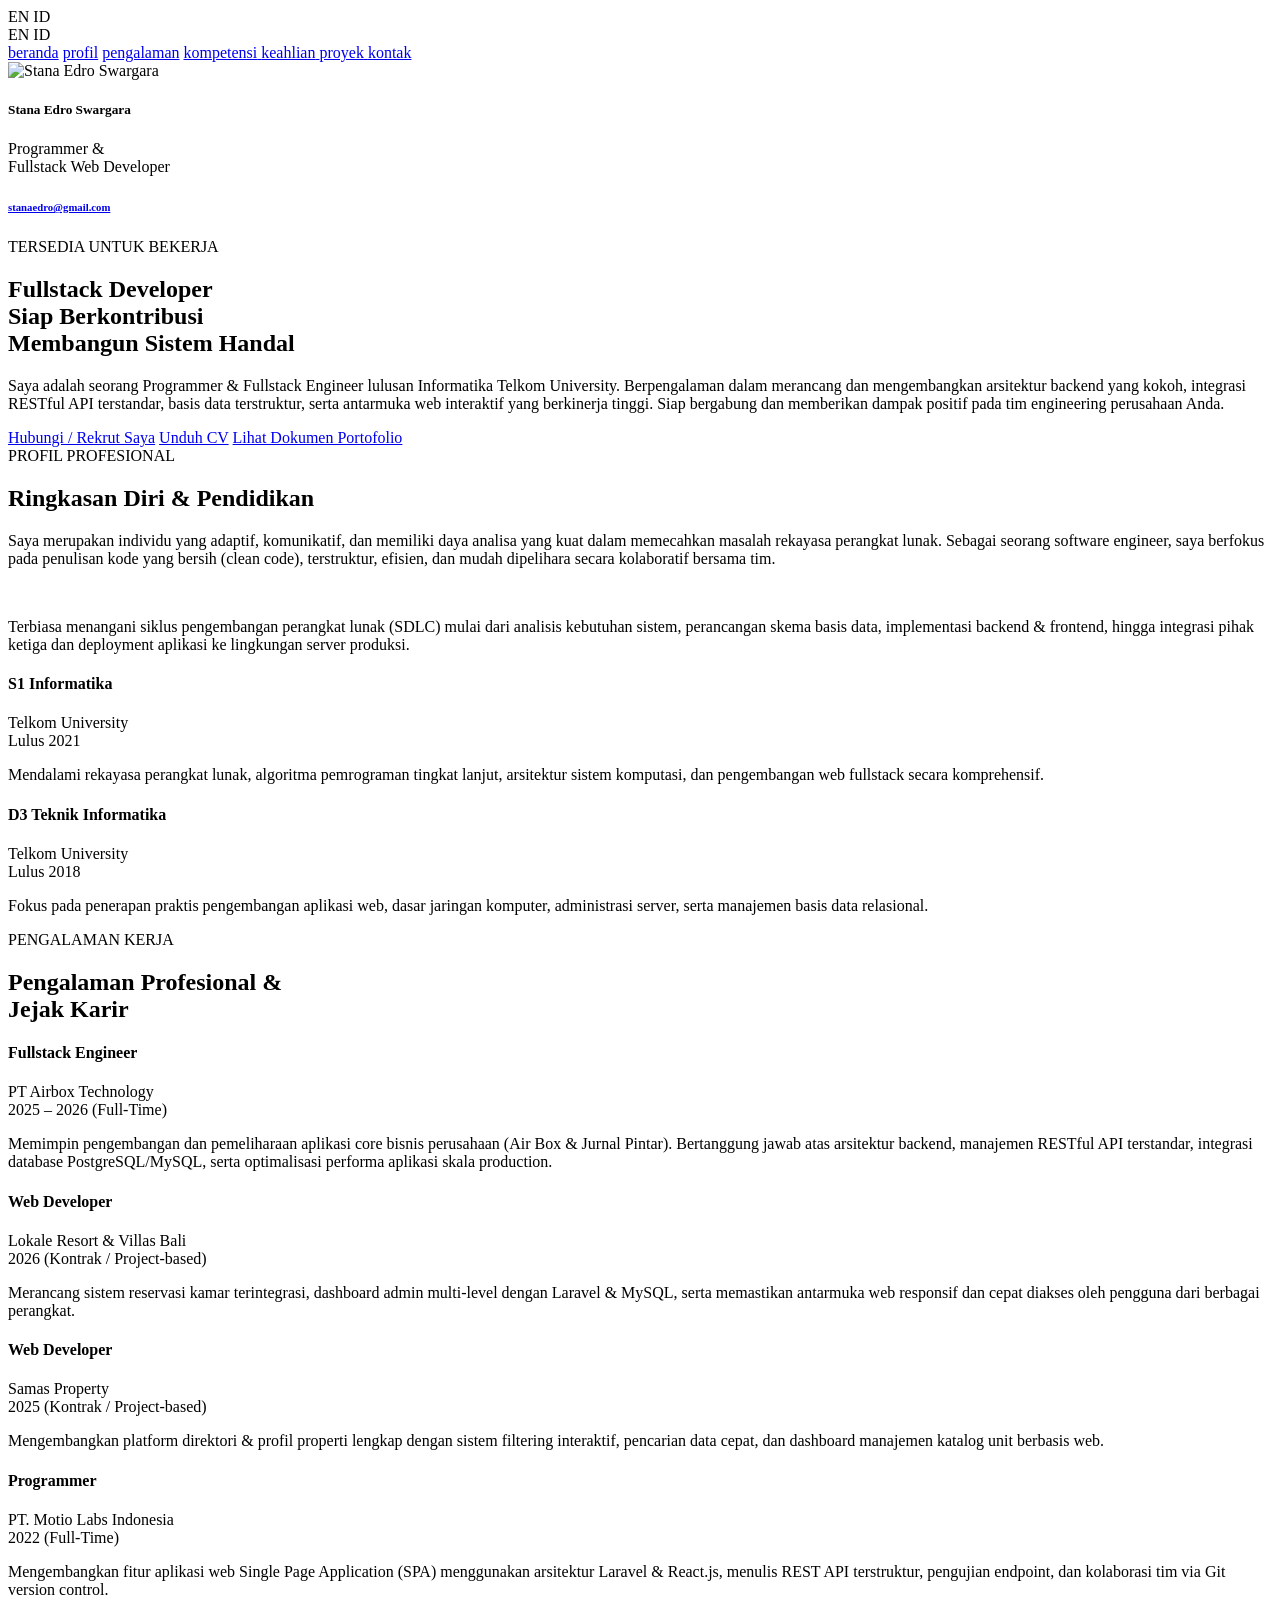
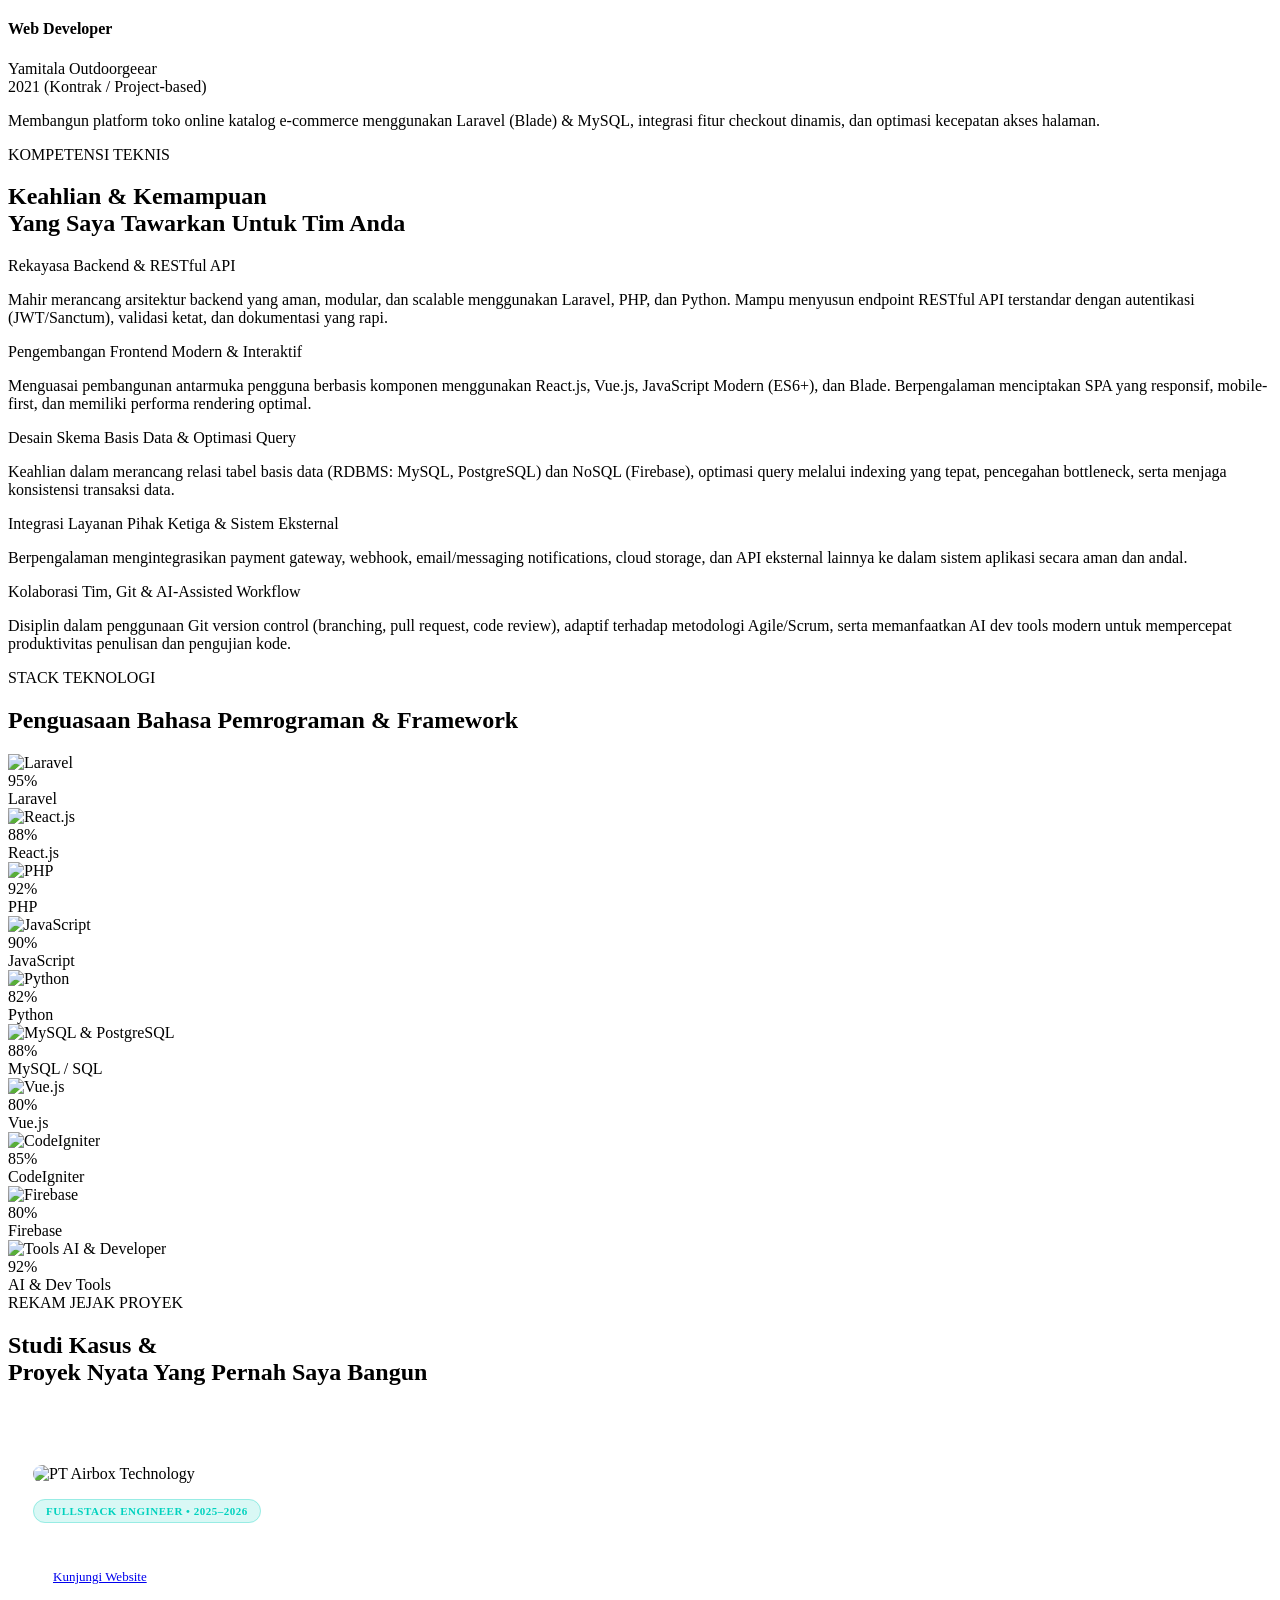
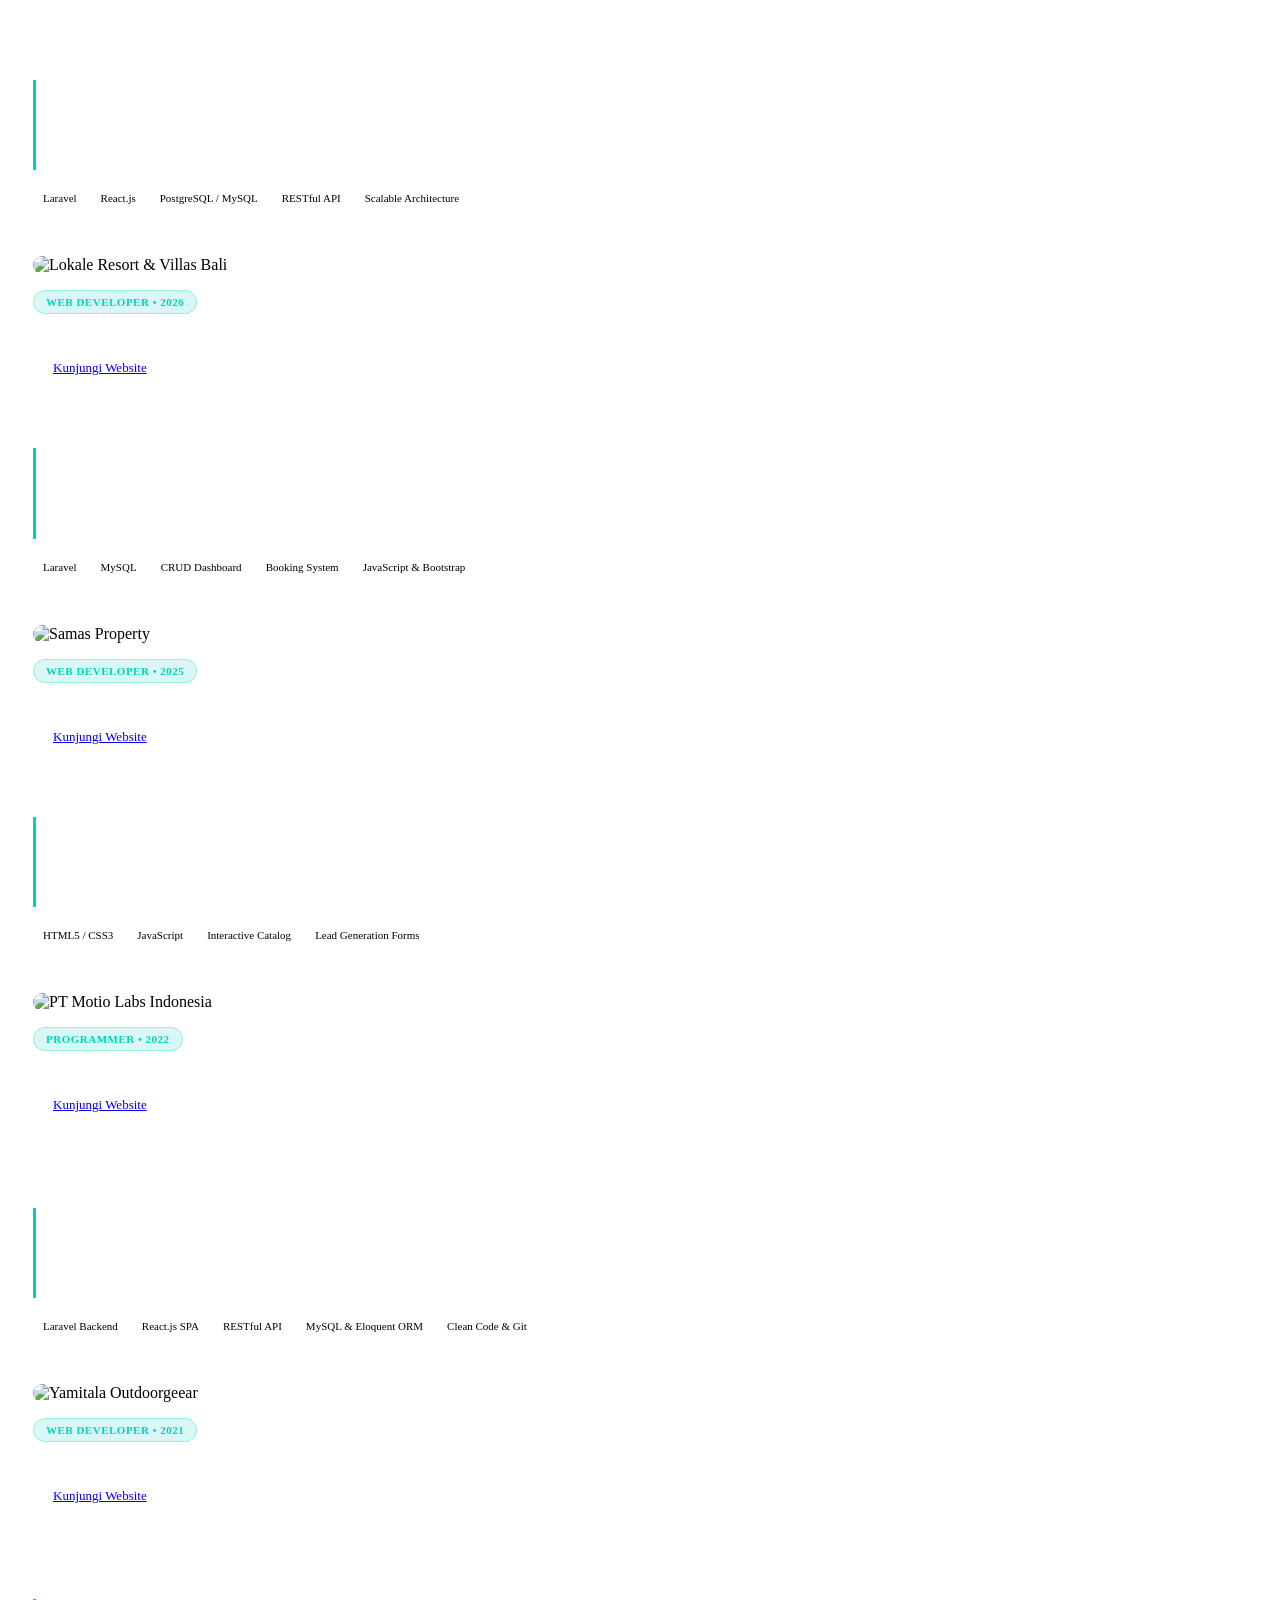
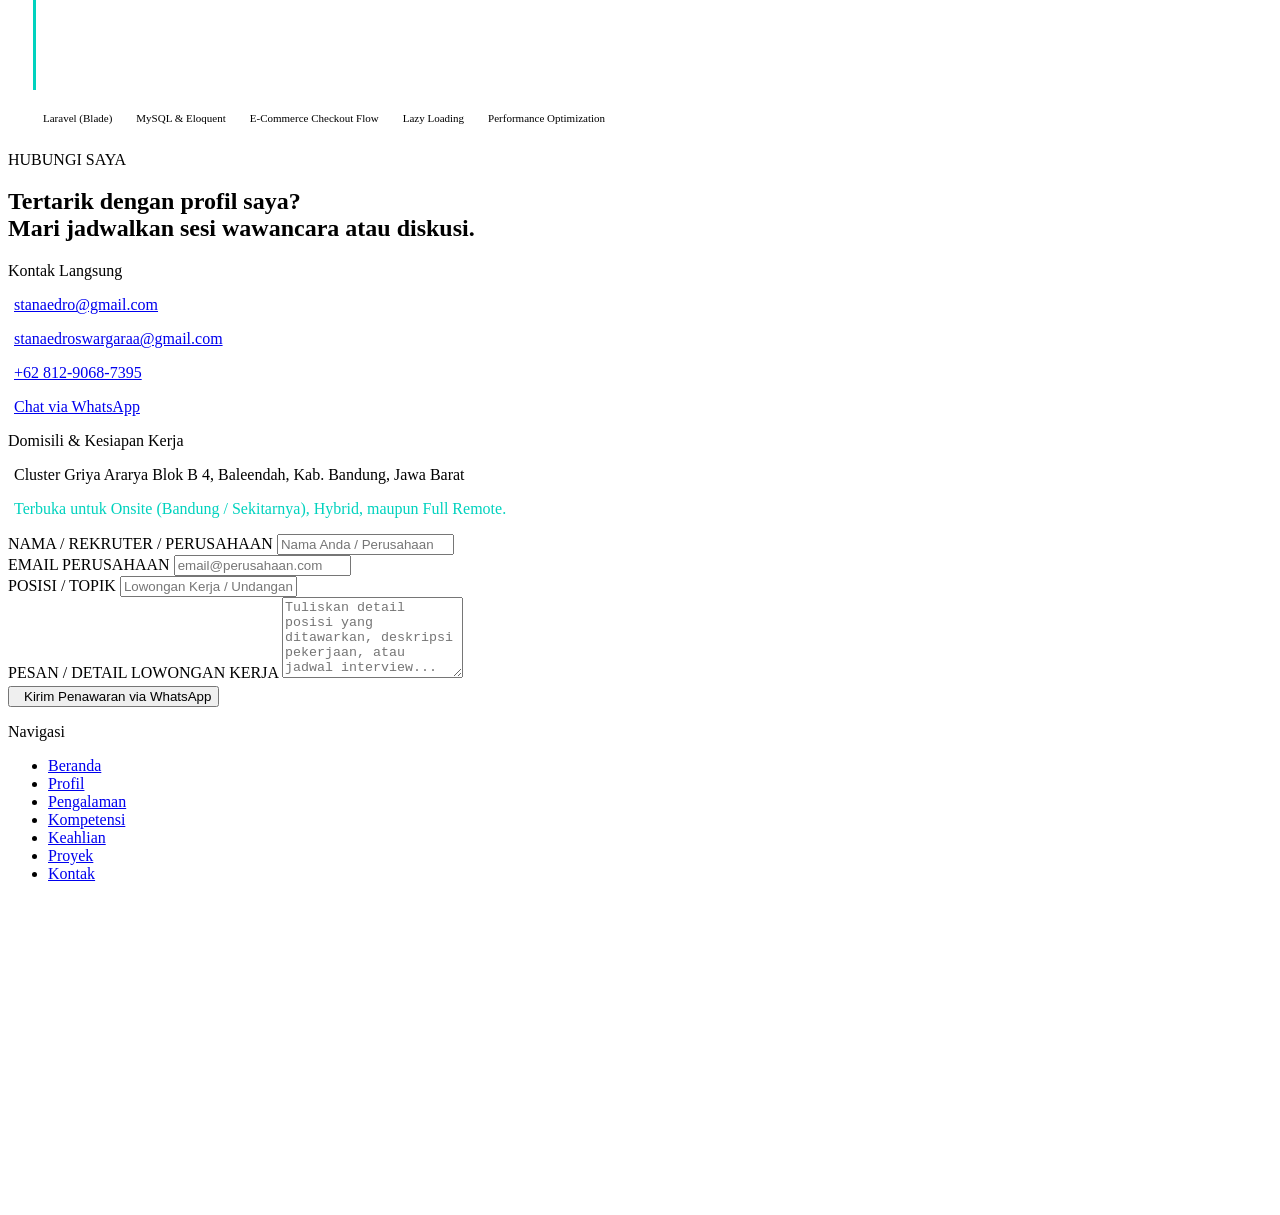
==== index.html @ e93b169e "Add files via upload" ====
<!DOCTYPE html>
<html lang="id">
<head>
    <meta charset="UTF-8">
    <meta name="viewport" content="width=device-width, initial-scale=1.0">
    <title>Stana Edro Swargara - Programmer & Fullstack Web Developer</title>
    
    <!-- Google Fonts -->
    <link rel="preconnect" href="https://fonts.googleapis.com">
    <link rel="preconnect" href="https://fonts.gstatic.com" crossorigin>
    <link href="https://fonts.googleapis.com/css2?family=Inter:ital,opsz,wght@0,14..32,100..900;1,14..32,100..900&display=swap" rel="stylesheet">    
    
    <!-- Bootstrap CSS -->
    <link rel="stylesheet" href="css/bootstrap.min.css">

    <!-- Icon CSS -->
    <link rel="stylesheet" href="icon-fonts/remixicon/remixicon.css">
    
    <!-- CSS files -->
    <link rel="stylesheet" href="css/swiper.css">
    <link rel="stylesheet" href="css/magnific.css">
    <link rel="stylesheet" href="css/colors/frozen-light.css">
    <link rel="stylesheet" href="css/main.css">
</head>
<body>

    <main>
            <div class="lang-switch-wrap">
        <div class="lang-switch" title="Switch Language / Ganti Bahasa">
            <span class="lang-opt lang-en" data-lang="en">EN</span>
            <span class="lang-opt lang-id active" data-lang="id">ID</span>
        </div>
    </div>
    <div class="wrapper row">
                <div class="hamburger">
                    <span></span>
                    <span></span>
                    <span></span>
                </div>

                                <div class="icon-bar">
                    <div class="icon-bar-lang">
                        <div class="lang-switch" title="Switch Language / Ganti Bahasa">
                            <span class="lang-opt lang-en" data-lang="en">EN</span>
                            <span class="lang-opt lang-id active" data-lang="id">ID</span>
                        </div>
                    </div>
                    <a href="#home"><span data-i18n="nav_home">beranda</span><i class="ri-home-3-line"></i></a>
                    <a href="#about"><span data-i18n="nav_about">profil</span><i class="ri-user-3-line"></i></a>
                    <a href="#resume"><span data-i18n="nav_resume">pengalaman</span><i class="ri-align-center"></i></a>
                    <a href="#competencies"><span data-i18n="nav_competencies">kompetensi</span> <i class="ri-shield-check-line"></i></a>
                    <a href="#skills"><span data-i18n="nav_skills">keahlian</span> <i class="ri-shapes-line"></i></a>
                    <a href="#portfolio"><span data-i18n="nav_portfolio">proyek</span> <i class="ri-macbook-line"></i></a>
                    <a href="#contact"><span data-i18n="nav_contact">kontak</span> <i class="ri-mail-send-line"></i></a>
                </div>

                <div class="profile-box-wrap col-12 offset-md-1 col-md-10 offset-lg-0 col-lg-3">
                    <div class="profile-box glass-effect">
                        <div class="profile-box-inner">
                            <div class="profile-image">
                                <img src="img/profile.jpg" alt="Stana Edro Swargara">
                            </div>
                            <div class="profile-info">
                                <h5 class="mt-1">Stana Edro Swargara</h5>
                                <p class="body-three mt-16" data-i18n="profile_role">Programmer &<br>Fullstack Web Developer</p>
                            </div>
                            <div class="social-links mt-32">
                                <a href="https://wa.me/6281290687395" target="_blank" title="WhatsApp"><i class="ri-whatsapp-line"></i></a>
                                <a href="mailto:stanaedro@gmail.com" title="Email"><i class="ri-mail-line"></i></a>
                                <a href="https://www.linkedin.com/in/stana-edro-swargara-9085091b7" target="_blank" title="LinkedIn"><i class="ri-linkedin-line"></i></a>
                                <a href="https://www.instagram.com/swargaraedrostana/" target="_blank" title="Instagram"><i class="ri-instagram-line"></i></a>
                            </div>
                            <div class="email-info mt-32">
                                <a href="mailto:stanaedro@gmail.com"><h6>stanaedro@gmail.com</h6></a>
                            </div>
                        </div>
                    </div>
                </div>
                <div class="content-side col-12 offset-md-1 col-md-10 offset-lg-4 col-lg-7">
                    <!-- Hero Section -->
                    <section class="hero-section" id="home">
                        <div class="eyebrow-badge fade-up-anime">
                            <span data-i18n="hero_badge">TERSEDIA UNTUK BEKERJA</span>
                        </div>
                        <h1 class="text-anime" data-i18n="hero_title"><span>Fullstack Developer</span> <br><span>Siap Berkontribusi</span><br><span class="color">Membangun Sistem Handal</span></h1>
                        <p class="mt-32 text-anime" data-i18n="hero_desc">Saya adalah seorang Programmer & Fullstack Engineer lulusan Informatika Telkom University. Berpengalaman dalam merancang dan mengembangkan arsitektur backend yang kokoh, integrasi RESTful API terstandar, basis data terstruktur, serta antarmuka web interaktif yang berkinerja tinggi. Siap bergabung dan memberikan dampak positif pada tim engineering perusahaan Anda.</p>
                        <div class="buttons-holder fade-up-anime mt-48">
                            <a class="visiblo-btn-color" href="#contact"><span data-i18n="hero_btn_hire">Hubungi / Rekrut Saya</span></a>
                            <a class="visiblo-btn-arrow" href="assets/CV STANA 2026 Fix.pdf" target="_blank" download><span data-i18n="hero_btn_cv">Unduh CV</span></a>
                            <a class="visiblo-btn-arrow" href="assets/Portfolio Stana.pdf" target="_blank"><span data-i18n="hero_btn_portfolio">Lihat Dokumen Portofolio</span></a>
                        </div>
                    </section>

                    <!-- About Section -->
                    <section class="about-section" id="about">
                        <!-- About Badge -->
                        <div class="eyebrow-badge fade-up-anime">
                            <span data-i18n="about_badge">PROFIL PROFESIONAL</span>
                        </div>
                        <!-- Main Title -->
                        <div class="about-title">
                            <h2 class="about-title-secondary text-anime" data-i18n="about_title"><span>Ringkasan Diri & </span> <span class="color"> Pendidikan</span></h2>
                        </div>
                        
                        <!-- About Content -->
                        <div class="about-content mt-32">
                            <p class="about-paragraph text-anime" data-i18n="about_p1">Saya merupakan individu yang adaptif, komunikatif, dan memiliki daya analisa yang kuat dalam memecahkan masalah rekayasa perangkat lunak. Sebagai seorang software engineer, saya berfokus pada penulisan kode yang bersih (clean code), terstruktur, efisien, dan mudah dipelihara secara kolaboratif bersama tim.</p>
                            <br>
                            <p class="about-paragraph text-anime" data-i18n="about_p2">
                                Terbiasa menangani siklus pengembangan perangkat lunak (SDLC) mulai dari analisis kebutuhan sistem, perancangan skema basis data, implementasi backend & frontend, hingga integrasi pihak ketiga dan deployment aplikasi ke lingkungan server produksi.
                            </p>
                        </div>

                        <!-- Education Background inside About -->
                        <div class="work-experience mt-48">
                            <div class="experience-item fade-up-anime">
                                <div class="experience-header">
                                    <div class="experience-title-group">
                                        <h4 class="job-title" data-i18n="edu1_title">S1 Informatika</h4>
                                        <span class="company-name">Telkom University</span>
                                    </div>
                                    <div class="work-dates" data-i18n="edu1_date">Lulus 2021</div>
                                </div>
                                <p class="experience-desc" data-i18n="edu1_desc">Mendalami rekayasa perangkat lunak, algoritma pemrograman tingkat lanjut, arsitektur sistem komputasi, dan pengembangan web fullstack secara komprehensif.</p>
                            </div>
                            
                            <div class="experience-divider"></div>
                            
                            <div class="experience-item fade-up-anime">
                                <div class="experience-header">
                                    <div class="experience-title-group">
                                        <h4 class="job-title" data-i18n="edu2_title">D3 Teknik Informatika</h4>
                                        <span class="company-name">Telkom University</span>
                                    </div>
                                    <div class="work-dates" data-i18n="edu2_date">Lulus 2018</div>
                                </div>
                                <p class="experience-desc" data-i18n="edu2_desc">Fokus pada penerapan praktis pengembangan aplikasi web, dasar jaringan komputer, administrasi server, serta manajemen basis data relasional.</p>
                            </div>
                        </div>
                    </section>

                    <!-- Resume Section -->
                    <section class="resume-section" id="resume">
                        <!-- Resume Badge -->
                        <div class="eyebrow-badge fade-up-anime">
                            <span data-i18n="exp_badge">PENGALAMAN KERJA</span>
                        </div>
                        
                        <!-- Main Title -->
                        <div class="main-title">
                            <h2 class="title-primary text-anime" data-i18n="exp_title"><span>Pengalaman Profesional &</span> <br> <span class="color">Jejak Karir</span></h2>
                        </div>
                        
                        <!-- Work Experience Section -->
                        <div class="work-experience mt-32">
                            <!-- Item 1: Airbox -->
                            <div class="experience-item fade-up-anime">
                                <div class="experience-header">
                                    <div class="experience-title-group">
                                        <h4 class="job-title" data-i18n="exp1_role">Fullstack Engineer</h4>
                                        <span class="company-name">PT Airbox Technology</span>
                                    </div>
                                    <div class="work-dates" data-i18n="exp1_date">2025 – 2026 (Full-Time)</div>
                                </div>
                                <p class="experience-desc" data-i18n="exp1_desc">
                                    Memimpin pengembangan dan pemeliharaan aplikasi core bisnis perusahaan (Air Box & Jurnal Pintar). Bertanggung jawab atas arsitektur backend, manajemen RESTful API terstandar, integrasi database PostgreSQL/MySQL, serta optimalisasi performa aplikasi skala production.
                                </p>
                            </div>
                            
                            <div class="experience-divider"></div>
                            
                            <!-- Item 2: Lokale Resort -->
                            <div class="experience-item fade-up-anime">
                                <div class="experience-header">
                                    <div class="experience-title-group">
                                        <h4 class="job-title">Web Developer</h4>
                                        <span class="company-name">Lokale Resort & Villas Bali</span>
                                    </div>
                                    <div class="work-dates" data-i18n="exp2_date">2026 (Kontrak / Project-based)</div>
                                </div>
                                <p class="experience-desc" data-i18n="exp2_desc">
                                    Merancang sistem reservasi kamar terintegrasi, dashboard admin multi-level dengan Laravel & MySQL, serta memastikan antarmuka web responsif dan cepat diakses oleh pengguna dari berbagai perangkat.
                                </p>
                            </div>
                            
                            <div class="experience-divider"></div>
                            
                            <!-- Item 3: Samas Property -->
                            <div class="experience-item fade-up-anime">
                                <div class="experience-header">
                                    <div class="experience-title-group">
                                        <h4 class="job-title">Web Developer</h4>
                                        <span class="company-name">Samas Property</span>
                                    </div>
                                    <div class="work-dates" data-i18n="exp3_date">2025 (Kontrak / Project-based)</div>
                                </div>
                                <p class="experience-desc" data-i18n="exp3_desc">
                                    Mengembangkan platform direktori & profil properti lengkap dengan sistem filtering interaktif, pencarian data cepat, dan dashboard manajemen katalog unit berbasis web.
                                </p>
                            </div>
                            
                            <div class="experience-divider"></div>
                            
                            <!-- Item 4: Motio Labs -->
                            <div class="experience-item fade-up-anime">
                                <div class="experience-header">
                                    <div class="experience-title-group">
                                        <h4 class="job-title" data-i18n="exp4_role">Programmer</h4>
                                        <span class="company-name">PT. Motio Labs Indonesia</span>
                                    </div>
                                    <div class="work-dates" data-i18n="exp4_date">2022 (Full-Time)</div>
                                </div>
                                <p class="experience-desc" data-i18n="exp4_desc">
                                    Mengembangkan fitur aplikasi web Single Page Application (SPA) menggunakan arsitektur Laravel & React.js, menulis REST API terstruktur, pengujian endpoint, dan kolaborasi tim via Git version control.
                                </p>
                            </div>

                            <div class="experience-divider"></div>
                            
                            <!-- Item 5: Yamitala -->
                            <div class="experience-item fade-up-anime">
                                <div class="experience-header">
                                    <div class="experience-title-group">
                                        <h4 class="job-title">Web Developer</h4>
                                        <span class="company-name">Yamitala Outdoorgeear</span>
                                    </div>
                                    <div class="work-dates" data-i18n="exp5_date">2021 (Kontrak / Project-based)</div>
                                </div>
                                <p class="experience-desc" data-i18n="exp5_desc">
                                    Membangun platform toko online katalog e-commerce menggunakan Laravel (Blade) & MySQL, integrasi fitur checkout dinamis, dan optimasi kecepatan akses halaman.
                                </p>
                            </div>
                        </div>
                    </section>

                    <!-- Competencies Section (formerly Services) -->
                    <section class="services-section" id="competencies">
                        <!-- Badge -->
                        <div class="eyebrow-badge fade-up-anime">
                            <span data-i18n="comp_badge">KOMPETENSI TEKNIS</span>
                        </div>
                        
                        <!-- Main Title -->
                        <div class="services-title">
                            <h2 class="services-title-primary text-anime" data-i18n="comp_title"><span>Keahlian & Kemampuan</span><br><span class="color">Yang Saya Tawarkan Untuk Tim Anda</span></h2>
                        </div>
                        
                        <!-- Competencies Accordion -->
                        <div class="services-accordion mt-32">
                            <div class="accordion-item fade-up-anime">
                                <div class="accordion-header">
                                    <span class="service-name" data-i18n="comp1_title">Rekayasa Backend & RESTful API</span>
                                    <span class="accordion-arrow"><i class="ri-arrow-right-down-line"></i></span>
                                </div>
                                <div class="accordion-content">
                                    <p data-i18n="comp1_desc">Mahir merancang arsitektur backend yang aman, modular, dan scalable menggunakan Laravel, PHP, dan Python. Mampu menyusun endpoint RESTful API terstandar dengan autentikasi (JWT/Sanctum), validasi ketat, dan dokumentasi yang rapi.</p>
                                </div>
                            </div>
                            
                            <div class="accordion-item fade-up-anime">
                                <div class="accordion-header">
                                    <span class="service-name" data-i18n="comp2_title">Pengembangan Frontend Modern & Interaktif</span>
                                    <span class="accordion-arrow"><i class="ri-arrow-right-down-line"></i></span>
                                </div>
                                <div class="accordion-content">
                                    <p data-i18n="comp2_desc">Menguasai pembangunan antarmuka pengguna berbasis komponen menggunakan React.js, Vue.js, JavaScript Modern (ES6+), dan Blade. Berpengalaman menciptakan SPA yang responsif, mobile-first, dan memiliki performa rendering optimal.</p>
                                </div>
                            </div>
                            
                            <div class="accordion-item fade-up-anime">
                                <div class="accordion-header">
                                    <span class="service-name" data-i18n="comp3_title">Desain Skema Basis Data & Optimasi Query</span>
                                    <span class="accordion-arrow"><i class="ri-arrow-right-down-line"></i></span>
                                </div>
                                <div class="accordion-content">
                                    <p data-i18n="comp3_desc">Keahlian dalam merancang relasi tabel basis data (RDBMS: MySQL, PostgreSQL) dan NoSQL (Firebase), optimasi query melalui indexing yang tepat, pencegahan bottleneck, serta menjaga konsistensi transaksi data.</p>
                                </div>
                            </div>
                            
                            <div class="accordion-item fade-up-anime">
                                <div class="accordion-header">
                                    <span class="service-name" data-i18n="comp4_title">Integrasi Layanan Pihak Ketiga & Sistem Eksternal</span>
                                    <span class="accordion-arrow"><i class="ri-arrow-right-down-line"></i></span>
                                </div>
                                <div class="accordion-content">
                                    <p data-i18n="comp4_desc">Berpengalaman mengintegrasikan payment gateway, webhook, email/messaging notifications, cloud storage, dan API eksternal lainnya ke dalam sistem aplikasi secara aman dan andal.</p>
                                </div>
                            </div>
                            
                            <div class="accordion-item fade-up-anime">
                                <div class="accordion-header">
                                    <span class="service-name" data-i18n="comp5_title">Kolaborasi Tim, Git & AI-Assisted Workflow</span>
                                    <span class="accordion-arrow"><i class="ri-arrow-right-down-line"></i></span>
                                </div>
                                <div class="accordion-content">
                                    <p data-i18n="comp5_desc">Disiplin dalam penggunaan Git version control (branching, pull request, code review), adaptif terhadap metodologi Agile/Scrum, serta memanfaatkan AI dev tools modern untuk mempercepat produktivitas penulisan dan pengujian kode.</p>
                                </div>
                            </div>
                        </div>
                    </section>

                    <!-- Skills Section -->
                    <section class="skills-section" id="skills">
                        <!-- Skills Badge -->
                        <div class="eyebrow-badge fade-up-anime">
                            <span data-i18n="skills_badge">STACK TEKNOLOGI</span>
                        </div>
                        
                        <!-- Main Title -->
                        <div class="skills-title text-anime">
                            <h2 class="skills-title-main" data-i18n="skills_title"><span>Penguasaan Bahasa Pemrograman &</span> <span class="color">Framework</span></h2>
                        </div>
                        
                        <!-- Skills Grid -->
                        <div class="skills-grid mt-64 row">
                            <!-- Laravel -->
                            <div class="skill-card-wrapper col-md-4 col-6 col-lg-3 fade-up-anime">
                                <div class="skill-card">
                                    <div class="skill-icon">
                                        <img src="img/laravel.png" alt="Laravel">
                                    </div>
                                    <span class="skill-percentage">95%</span>
                                </div>
                                <span class="skill-name">Laravel</span>
                            </div>

                            <!-- ReactJS -->
                            <div class="skill-card-wrapper col-md-4 col-6 col-lg-3 fade-up-anime">
                                <div class="skill-card">
                                    <div class="skill-icon">
                                        <img src="img/React.png" alt="React.js">
                                    </div>
                                    <span class="skill-percentage">88%</span>
                                </div>
                                <span class="skill-name">React.js</span>
                            </div>

                            <!-- PHP -->
                            <div class="skill-card-wrapper col-md-4 col-6 col-lg-3 fade-up-anime">
                                <div class="skill-card">
                                    <div class="skill-icon">
                                        <img src="img/php.svg" alt="PHP">
                                    </div>
                                    <span class="skill-percentage">92%</span>
                                </div>
                                <span class="skill-name">PHP</span>
                            </div>

                            <!-- JavaScript -->
                            <div class="skill-card-wrapper col-md-4 col-6 col-lg-3 fade-up-anime">
                                <div class="skill-card">
                                    <div class="skill-icon">
                                        <img src="img/javascript.svg" alt="JavaScript">
                                    </div>
                                    <span class="skill-percentage">90%</span>
                                </div>
                                <span class="skill-name">JavaScript</span>
                            </div>

                            <!-- Python -->
                            <div class="skill-card-wrapper col-md-4 col-6 col-lg-3 fade-up-anime">
                                <div class="skill-card">
                                    <div class="skill-icon">
                                        <img src="img/python.svg" alt="Python">
                                    </div>
                                    <span class="skill-percentage">82%</span>
                                </div>
                                <span class="skill-name">Python</span>
                            </div>

                            <!-- MySQL / PostgreSQL -->
                            <div class="skill-card-wrapper col-md-4 col-6 col-lg-3 fade-up-anime">
                                <div class="skill-card">
                                    <div class="skill-icon">
                                        <img src="img/mysql.svg" alt="MySQL & PostgreSQL">
                                    </div>
                                    <span class="skill-percentage">88%</span>
                                </div>
                                <span class="skill-name">MySQL / SQL</span>
                            </div>

                            <!-- Vue.js -->
                            <div class="skill-card-wrapper col-md-4 col-6 col-lg-3 fade-up-anime">
                                <div class="skill-card">
                                    <div class="skill-icon">
                                        <img src="img/vue.svg" alt="Vue.js">
                                    </div>
                                    <span class="skill-percentage">80%</span>
                                </div>
                                <span class="skill-name">Vue.js</span>
                            </div>

                            <!-- CodeIgniter -->
                            <div class="skill-card-wrapper col-md-4 col-6 col-lg-3 fade-up-anime">
                                <div class="skill-card">
                                    <div class="skill-icon">
                                        <img src="img/codeigniter.svg" alt="CodeIgniter">
                                    </div>
                                    <span class="skill-percentage">85%</span>
                                </div>
                                <span class="skill-name">CodeIgniter</span>
                            </div>

                            <!-- Firebase -->
                            <div class="skill-card-wrapper col-md-4 col-6 col-lg-3 fade-up-anime">
                                <div class="skill-card">
                                    <div class="skill-icon">
                                        <img src="img/firebase.svg" alt="Firebase">
                                    </div>
                                    <span class="skill-percentage">80%</span>
                                </div>
                                <span class="skill-name">Firebase</span>
                            </div>

                            <!-- AI & Dev Tools -->
                            <div class="skill-card-wrapper col-md-4 col-6 col-lg-3 fade-up-anime">
                                <div class="skill-card glass-filter">
                                    <div class="skill-icon">
                                        <img src="img/ai_tools.svg" alt="Tools AI & Developer">
                                    </div>
                                    <span class="skill-percentage">92%</span>
                                </div>
                                <span class="skill-name">AI & Dev Tools</span>
                            </div>
                        </div>
                    </section>

                    <!-- Projects Section -->
                                        <!-- Projects Section -->
                    <section class="portfolio" id="portfolio">
                        <div class="eyebrow-badge fade-up-anime">
                            <span data-i18n="port_badge">REKAM JEJAK PROYEK</span>
                        </div>
                        <h2 class="text-anime" data-i18n="port_title"><span>Studi Kasus &</span><br><span class="color">Proyek Nyata Yang Pernah Saya Bangun</span></h2>
                        <p class="mt-16 text-anime" data-i18n="port_sub" style="color: rgba(255,255,255,0.75);">Berikut adalah beberapa implementasi sistem nyata berskala production yang telah saya kembangkan, mencakup arsitektur backend, integrasi REST API, dan antarmuka web modern.</p>

                        <div class="projects-wrap row g-4 mt-32">
                            
                            <!-- project 1: Airbox -->
                            <div class="project col-md-12 fade-up-anime">
                                <div class="project-card-custom glass-effect" style="border-radius: 20px; padding: 24px; border: 1px solid rgba(255,255,255,0.1); background: rgba(255,255,255,0.03);">
                                    <div data-lightbox="pro" class="lightbox" style="border-radius: 12px; overflow: hidden; max-height: 380px;">
                                        <img decoding="async" src="img/project_airbox.jpg" data-mfp-src="img/stana/portfolio_page_8.jpg" alt="PT Airbox Technology" style="width: 100%; object-fit: cover;">
                                    </div>
                                    <div class="mt-20">
                                        <div class="d-flex flex-wrap justify-content-between align-items-center gap-2 mb-12">
                                            <div>
                                                <br>
                                                <span class="badge mb-2" data-i18n="p1_badge" style="background: rgba(0, 210, 190, 0.15); color: #00d2be; border: 1px solid rgba(0, 210, 190, 0.3); padding: 5px 12px; border-radius: 20px; font-size: 11px; font-weight: 600; letter-spacing: 0.5px;">FULLSTACK ENGINEER • 2025–2026</span>
                                                <h3 class="project-title" style="font-size: 22px; font-weight: 700; margin: 4px 0 0 0; color: #fff;">PT Airbox Technology — Air Box & Jurnal Pintar</h3>
                                            </div>
                                            <a href="https://www.airbox.co.id/" target="_blank" class="visiblo-btn-arrow" style="padding: 8px 45px 8px 20px; font-size: 13px; height: 40px; display: inline-flex; align-items: center;"><span data-i18n="port_visit_btn">Kunjungi Website</span></a>
                                        </div>
                                        <p data-i18n="p1_desc" style="color: rgba(255,255,255,0.8); font-size: 14px; line-height: 1.6; margin-bottom: 16px;">Merancang dan mengelola arsitektur end-to-end untuk aplikasi perusahaan utama. Berfokus pada integrasi RESTful API yang aman, pemeliharaan basis data terstruktur, serta optimasi sistem secara menyeluruh untuk performa tinggi.</p>
                                        <div class="project-highlights mb-16" style="background: rgba(255,255,255,0.02); border-left: 3px solid #00d2be; padding: 12px 16px; border-radius: 0 8px 8px 0;">
                                            <ul style="margin: 0; padding-left: 18px; color: rgba(255,255,255,0.7); font-size: 13px; line-height: 1.7;">
                                                <li data-i18n="p1_hl1"><strong>Arsitektur End-to-End:</strong> Membangun sistem full-stack yang scalable dan aman untuk aplikasi core bisnis.</li>
                                                <li data-i18n="p1_hl2"><strong>Integrasi RESTful API:</strong> Merancang dan mendokumentasikan API terstandar untuk komunikasi data antar-sistem & third-party.</li>
                                                <li data-i18n="p1_hl3"><strong>Database Management:</strong> Mengelola basis data PostgreSQL/MySQL dan optimasi query untuk efisiensi transaksi data.</li>
                                            </ul>
                                        </div>
                                        <br>
                                        <div class="tech-stack-badges d-flex flex-wrap gap-2">
                                            <span class="badge bg-dark text-light border border-secondary" style="font-size: 11px; padding: 4px 10px;">Laravel</span>
                                            <span class="badge bg-dark text-light border border-secondary" style="font-size: 11px; padding: 4px 10px;">React.js</span>
                                            <span class="badge bg-dark text-light border border-secondary" style="font-size: 11px; padding: 4px 10px;">PostgreSQL / MySQL</span>
                                            <span class="badge bg-dark text-light border border-secondary" style="font-size: 11px; padding: 4px 10px;">RESTful API</span>
                                            <span class="badge bg-dark text-light border border-secondary" style="font-size: 11px; padding: 4px 10px;">Scalable Architecture</span>
                                        </div>
                                    </div>
                                </div>
                            </div>

                            <!-- project 2: Lokale Resort -->
                            <div class="project col-md-12 fade-up-anime">
                                <div class="project-card-custom glass-effect" style="border-radius: 20px; padding: 24px; border: 1px solid rgba(255,255,255,0.1); background: rgba(255,255,255,0.03);">
                                    <div data-lightbox="pro" class="lightbox" style="border-radius: 12px; overflow: hidden; max-height: 380px;">
                                        <img decoding="async" src="img/project_lokale.jpg" data-mfp-src="img/stana/portfolio_page_7.jpg" alt="Lokale Resort & Villas Bali" style="width: 100%; object-fit: cover;">
                                    </div>
                                    <div class="mt-20">
                                        <div class="d-flex flex-wrap justify-content-between align-items-center gap-2 mb-12">
                                            <div>
                                                <br>
                                                <span class="badge mb-2" data-i18n="p2_badge" style="background: rgba(0, 210, 190, 0.15); color: #00d2be; border: 1px solid rgba(0, 210, 190, 0.3); padding: 5px 12px; border-radius: 20px; font-size: 11px; font-weight: 600; letter-spacing: 0.5px;">WEB DEVELOPER • 2026</span>
                                                <h3 class="project-title" style="font-size: 22px; font-weight: 700; margin: 4px 0 0 0; color: #fff;">Lokale Resort & Villas Bali (Lokale Pererenan)</h3>
                                            </div>
                                            <a href="https://lokalepererenan.com/" target="_blank" class="visiblo-btn-arrow" style="padding: 8px 45px 8px 20px; font-size: 13px; height: 40px; display: inline-flex; align-items: center;"><span data-i18n="port_visit_btn">Kunjungi Website</span></a>
                                        </div>
                                        <p data-i18n="p2_desc" style="color: rgba(255,255,255,0.8); font-size: 14px; line-height: 1.6; margin-bottom: 16px;">Membangun website resort berbasis Laravel dan MySQL yang dilengkapi dashboard admin penuh untuk manajemen data kamar, harga, dan fasilitas (CRUD), serta sistem pemesanan online yang responsif.</p>
                                        <div class="project-highlights mb-16" style="background: rgba(255,255,255,0.02); border-left: 3px solid #00d2be; padding: 12px 16px; border-radius: 0 8px 8px 0;">
                                            <ul style="margin: 0; padding-left: 18px; color: rgba(255,255,255,0.7); font-size: 13px; line-height: 1.7;">
                                                <li data-i18n="p2_hl1"><strong>Dashboard Admin & Fitur CRUD:</strong> Merancang panel admin interaktif untuk pengelolaan kamar, fasilitas, galeri, dan harga dinamis.</li>
                                                <li data-i18n="p2_hl2"><strong>Sistem Pemesanan (Booking System):</strong> Mengembangkan alur reservasi kamar online yang terstruktur & terhubung langsung ke basis data.</li>
                                                <li data-i18n="p2_hl3"><strong>Optimasi Performa & UX:</strong> Mempercepat waktu pemuatan halaman (page load) dengan optimasi aset visual dan efisiensi query.</li>
                                            </ul>
                                        </div>
                                        <br>
                                        <div class="tech-stack-badges d-flex flex-wrap gap-2">
                                            <span class="badge bg-dark text-light border border-secondary" style="font-size: 11px; padding: 4px 10px;">Laravel</span>
                                            <span class="badge bg-dark text-light border border-secondary" style="font-size: 11px; padding: 4px 10px;">MySQL</span>
                                            <span class="badge bg-dark text-light border border-secondary" style="font-size: 11px; padding: 4px 10px;">CRUD Dashboard</span>
                                            <span class="badge bg-dark text-light border border-secondary" style="font-size: 11px; padding: 4px 10px;">Booking System</span>
                                            <span class="badge bg-dark text-light border border-secondary" style="font-size: 11px; padding: 4px 10px;">JavaScript & Bootstrap</span>
                                        </div>
                                    </div>
                                </div>
                            </div>

                            <!-- project 3: Samas Property -->
                            <div class="project col-md-12 fade-up-anime">
                                <div class="project-card-custom glass-effect" style="border-radius: 20px; padding: 24px; border: 1px solid rgba(255,255,255,0.1); background: rgba(255,255,255,0.03);">
                                    <div data-lightbox="pro" class="lightbox" style="border-radius: 12px; overflow: hidden; max-height: 380px;">
                                        <img decoding="async" src="img/project_samas.jpg" data-mfp-src="img/stana/portfolio_page_6.jpg" alt="Samas Property" style="width: 100%; object-fit: cover;">
                                    </div>
                                    <div class="mt-20">
                                        <div class="d-flex flex-wrap justify-content-between align-items-center gap-2 mb-12">
                                            <div>
                                                <br>
                                                <span class="badge mb-2" data-i18n="p3_badge" style="background: rgba(0, 210, 190, 0.15); color: #00d2be; border: 1px solid rgba(0, 210, 190, 0.3); padding: 5px 12px; border-radius: 20px; font-size: 11px; font-weight: 600; letter-spacing: 0.5px;">WEB DEVELOPER • 2025</span>
                                                <h3 class="project-title" style="font-size: 22px; font-weight: 700; margin: 4px 0 0 0; color: #fff;">Samas Property — Modern Property Profile & Catalog</h3>
                                            </div>
                                            <a href="https://samasproperty.com/" target="_blank" class="visiblo-btn-arrow" style="padding: 8px 45px 8px 20px; font-size: 13px; height: 40px; display: inline-flex; align-items: center;"><span data-i18n="port_visit_btn">Kunjungi Website</span></a>
                                        </div>
                                        <p data-i18n="p3_desc" style="color: rgba(255,255,255,0.8); font-size: 14px; line-height: 1.6; margin-bottom: 16px;">Merancang dan membangun website profile Samas Property yang bersih, elegan, dan profesional untuk menampilkan katalog unit properti, fitur pencarian interaktif, serta manajemen data inventaris unit yang efisien.</p>
                                        <div class="project-highlights mb-16" style="background: rgba(255,255,255,0.02); border-left: 3px solid #00d2be; padding: 12px 16px; border-radius: 0 8px 8px 0;">
                                            <ul style="margin: 0; padding-left: 18px; color: rgba(255,255,255,0.7); font-size: 13px; line-height: 1.7;">
                                                <li data-i18n="p3_hl1"><strong>Manajemen Inventaris & Data Unit:</strong> Mengembangkan sistem basis data terstruktur menggunakan MySQL dan PHP untuk katalog properti.</li>
                                                <li data-i18n="p3_hl2"><strong>Fitur Promosi Interaktif:</strong> Membangun galeri foto unit, filter pencarian properti, dan formulir konsultasi interaktif untuk lead generation.</li>
                                                <li data-i18n="p3_hl3"><strong>Desain Responsif:</strong> Memastikan tata letak visual tampil proporsional dan cepat diakses di perangkat mobile maupun desktop.</li>
                                            </ul>
                                        </div>
                                        <br>
                                        <div class="tech-stack-badges d-flex flex-wrap gap-2">
                                            <!-- <span class="badge bg-dark text-light border border-secondary" style="font-size: 11px; padding: 4px 10px;">PHP & MySQL</span> -->
                                            <span class="badge bg-dark text-light border border-secondary" style="font-size: 11px; padding: 4px 10px;">HTML5 / CSS3</span>
                                            <span class="badge bg-dark text-light border border-secondary" style="font-size: 11px; padding: 4px 10px;">JavaScript</span>
                                            <span class="badge bg-dark text-light border border-secondary" style="font-size: 11px; padding: 4px 10px;">Interactive Catalog</span>
                                            <span class="badge bg-dark text-light border border-secondary" style="font-size: 11px; padding: 4px 10px;">Lead Generation Forms</span>
                                        </div>
                                    </div>
                                </div>
                            </div>

                            <!-- project 4: Motio Labs -->
                            <div class="project col-md-12 fade-up-anime">
                                <div class="project-card-custom glass-effect" style="border-radius: 20px; padding: 24px; border: 1px solid rgba(255,255,255,0.1); background: rgba(255,255,255,0.03);">
                                    <div data-lightbox="pro" class="lightbox" style="border-radius: 12px; overflow: hidden; max-height: 380px;">
                                        <img decoding="async" src="img/project_motiolabs.jpg" data-mfp-src="img/stana/portfolio_page_5.jpg" alt="PT Motio Labs Indonesia" style="width: 100%; object-fit: cover;">
                                    </div>
                                    <div class="mt-20">
                                        <div class="d-flex flex-wrap justify-content-between align-items-center gap-2 mb-12">
                                            <div>
                                                <br>
                                                <span class="badge mb-2" data-i18n="p4_badge" style="background: rgba(0, 210, 190, 0.15); color: #00d2be; border: 1px solid rgba(0, 210, 190, 0.3); padding: 5px 12px; border-radius: 20px; font-size: 11px; font-weight: 600; letter-spacing: 0.5px;">PROGRAMMER • 2022</span>
                                                <h3 class="project-title" style="font-size: 22px; font-weight: 700; margin: 4px 0 0 0; color: #fff;">PT. Motio Labs Indonesia — Interactive Full-Stack SPA</h3>
                                            </div>
                                            <a href="https://motiolabs.com" target="_blank" class="visiblo-btn-arrow" style="padding: 8px 45px 8px 20px; font-size: 13px; height: 40px; display: inline-flex; align-items: center;"><span data-i18n="port_visit_btn">Kunjungi Website</span></a>
                                        </div>
                                        <p data-i18n="p4_desc" style="color: rgba(255,255,255,0.8); font-size: 14px; line-height: 1.6; margin-bottom: 16px;">Membangun aplikasi web modern Single Page Application (SPA) berbasis Laravel dan React.js. Berfokus pada arsitektur komponen modular, integrasi RESTful API lancar, serta pengolahan basis data MySQL yang cepat dan responsif.</p>
                                        <div class="project-highlights mb-16" style="background: rgba(255,255,255,0.02); border-left: 3px solid #00d2be; padding: 12px 16px; border-radius: 0 8px 8px 0;">
                                            <ul style="margin: 0; padding-left: 18px; color: rgba(255,255,255,0.7); font-size: 13px; line-height: 1.7;">
                                                <li data-i18n="p4_hl1"><strong>Pengembangan Full-Stack App:</strong> Menggunakan Laravel sebagai backend engine dan React.js untuk antarmuka SPA yang dinamis.</li>
                                                <li data-i18n="p4_hl2"><strong>Integrasi RESTful API & Modular UI:</strong> Membuat dan mengonsumsi REST API untuk komunikasi data real-time serta komponen React yang reusabel.</li>
                                                <li data-i18n="p4_hl3"><strong>Kolaborasi Tim & Clean Code:</strong> Berkolaborasi dengan UI/UX, PM, dan QA dalam memelihara standar kode yang bersih serta debugging intensif.</li>
                                            </ul>
                                        </div>
                                        <br>
                                        <div class="tech-stack-badges d-flex flex-wrap gap-2">
                                            <span class="badge bg-dark text-light border border-secondary" style="font-size: 11px; padding: 4px 10px;">Laravel Backend</span>
                                            <span class="badge bg-dark text-light border border-secondary" style="font-size: 11px; padding: 4px 10px;">React.js SPA</span>
                                            <span class="badge bg-dark text-light border border-secondary" style="font-size: 11px; padding: 4px 10px;">RESTful API</span>
                                            <span class="badge bg-dark text-light border border-secondary" style="font-size: 11px; padding: 4px 10px;">MySQL & Eloquent ORM</span>
                                            <span class="badge bg-dark text-light border border-secondary" style="font-size: 11px; padding: 4px 10px;">Clean Code & Git</span>
                                        </div>
                                    </div>
                                </div>
                            </div>

                            <!-- project 5: Yamitala -->
                            <div class="project col-md-12 fade-up-anime">
                                <div class="project-card-custom glass-effect" style="border-radius: 20px; padding: 24px; border: 1px solid rgba(255,255,255,0.1); background: rgba(255,255,255,0.03);">
                                    <div data-lightbox="pro" class="lightbox" style="border-radius: 12px; overflow: hidden; max-height: 380px;">
                                        <img decoding="async" src="img/project_yamitala.jpg" data-mfp-src="img/stana/portfolio_page_4.jpg" alt="Yamitala Outdoorgeear" style="width: 100%; object-fit: cover;">
                                    </div>
                                    <div class="mt-20">
                                        <div class="d-flex flex-wrap justify-content-between align-items-center gap-2 mb-12">
                                            <div>
                                                <br>
                                                <span class="badge mb-2" data-i18n="p5_badge" style="background: rgba(0, 210, 190, 0.15); color: #00d2be; border: 1px solid rgba(0, 210, 190, 0.3); padding: 5px 12px; border-radius: 20px; font-size: 11px; font-weight: 600; letter-spacing: 0.5px;">WEB DEVELOPER • 2021</span>
                                                <h3 class="project-title" style="font-size: 22px; font-weight: 700; margin: 4px 0 0 0; color: #fff;">Yamitala Outdoorgeear — Modern E-Commerce Platform</h3>
                                            </div>
                                            <a href="https://www.yamitala.com/" target="_blank" class="visiblo-btn-arrow" style="padding: 8px 45px 8px 20px; font-size: 13px; height: 40px; display: inline-flex; align-items: center;"><span data-i18n="port_visit_btn">Kunjungi Website</span></a>
                                        </div>
                                        <p data-i18n="p5_desc" style="color: rgba(255,255,255,0.8); font-size: 14px; line-height: 1.6; margin-bottom: 16px;">Merancang dan mengimplementasikan antarmuka e-commerce Yamitala yang modern, intuitif, dan responsif menggunakan Laravel (Blade) dan MySQL dengan fokus pada visual hierarchy jelas serta alur belanja yang optimal.</p>
                                        <div class="project-highlights mb-16" style="background: rgba(255,255,255,0.02); border-left: 3px solid #00d2be; padding: 12px 16px; border-radius: 0 8px 8px 0;">
                                            <ul style="margin: 0; padding-left: 18px; color: rgba(255,255,255,0.7); font-size: 13px; line-height: 1.7;">
                                                <li data-i18n="p5_hl1"><strong>Antarmuka Responsif & Fitur Interaktif:</strong> Membangun filter produk dinamis, galeri variasi produk, dan alur checkout belanja yang mudah.</li>
                                                <li data-i18n="p5_hl2"><strong>Integrasi Full-Stack Direct:</strong> Menghubungkan Blade views langsung ke backend Laravel dan database MySQL via Eloquent ORM.</li>
                                                <li data-i18n="p5_hl3"><strong>Optimasi Performa:</strong> Memaksimalkan kecepatan muat halaman via kompresi gambar, lazy loading, dan minifikasi aset CSS/JS.</li>
                                            </ul>
                                        </div>
                                        <br>
                                        <div class="tech-stack-badges d-flex flex-wrap gap-2">
                                            <span class="badge bg-dark text-light border border-secondary" style="font-size: 11px; padding: 4px 10px;">Laravel (Blade)</span>
                                            <span class="badge bg-dark text-light border border-secondary" style="font-size: 11px; padding: 4px 10px;">MySQL & Eloquent</span>
                                            <span class="badge bg-dark text-light border border-secondary" style="font-size: 11px; padding: 4px 10px;">E-Commerce Checkout Flow</span>
                                            <span class="badge bg-dark text-light border border-secondary" style="font-size: 11px; padding: 4px 10px;">Lazy Loading</span>
                                            <span class="badge bg-dark text-light border border-secondary" style="font-size: 11px; padding: 4px 10px;">Performance Optimization</span>
                                        </div>
                                    </div>
                                </div>
                            </div>

                        </div>

                    </section>

                    <!-- Contact Section for Job Offers / Interview -->
                    <section class="contact-section" id="contact">
                        <!-- Contact Badge -->
                        <div class="eyebrow-badge fade-up-anime">
                            <span data-i18n="contact_badge">HUBUNGI SAYA</span>
                        </div>
                        
                        <!-- Main Title -->
                        <div class="contact-title">
                            <h2 data-i18n="contact_title"><span>Tertarik dengan profil saya?</span><br><span class="color">Mari jadwalkan sesi wawancara atau diskusi.</span></h2>
                        </div>
                        
                        <!-- Contact Info Cards -->
                        <div class="contact-cards">
                            <!-- Contact Details Card -->
                            <div class="contact-card">
                                <p class="xl text-anime" data-i18n="contact_direct_title">Kontak Langsung</p>
                                <div class="contact-info mt-16">
                                    <p class="contact-item"><i class="ri-mail-line" style="margin-right: 6px; color: #fff;"></i> <a href="mailto:stanaedro@gmail.com">stanaedro@gmail.com</a></p>
                                    <p class="contact-item"><i class="ri-mail-send-line" style="margin-right: 6px; color: #fff;"></i> <a href="mailto:stanaedroswargaraa@gmail.com">stanaedroswargaraa@gmail.com</a></p>
                                    <p class="contact-item"><i class="ri-phone-line" style="margin-right: 6px; color: #fff;"></i> <a href="tel:+6281290687395">+62 812-9068-7395</a></p>
                                    <p class="contact-item"><i class="ri-whatsapp-line" style="margin-right: 6px; color: #fff;"></i> <a href="https://wa.me/6281290687395" target="_blank" data-i18n="contact_chat_wa">Chat via WhatsApp</a></p>
                                </div>
                            </div>
                            
                            <!-- Address Card -->
                            <div class="contact-card">
                                <p class="xl text-anime" data-i18n="contact_dom_title">Domisili & Kesiapan Kerja</p>
                                <div class="contact-info mt-16">
                                    <p class="contact-item" data-i18n="contact_dom_addr"><i class="ri-map-pin-line" style="margin-right: 6px; color: #fff;"></i> Cluster Griya Ararya Blok B 4, Baleendah, Kab. Bandung, Jawa Barat</p>
                                    <p class="contact-item mt-2" data-i18n="contact_readiness" style="color: #00d2be;"><i class="ri-checkbox-circle-line" style="margin-right: 6px;"></i> Terbuka untuk Onsite (Bandung / Sekitarnya), Hybrid, maupun Full Remote.</p>
                                </div>
                            </div>
                        </div>
                        
                        <!-- Contact Form (Direct to WhatsApp) -->
                        <div class="contact-form-wrapper">
                            <form class="contact-form" id="whatsappContactForm" action="javascript:void(0);" onsubmit="sendToWhatsApp(event); return false;">
                                <div class="form-row">
                                    <div class="form-group fade-up-anime">
                                        <label for="name" class="form-label" data-i18n="form_name_label">NAMA / REKRUTER / PERUSAHAAN</label>
                                        <input type="text" id="name" name="name" class="form-input" placeholder="Nama Anda / Perusahaan" data-i18n-ph="form_name_ph" required>
                                    </div>
                                    
                                    <div class="form-group fade-up-anime">
                                        <label for="email" class="form-label" data-i18n="form_email_label">EMAIL PERUSAHAAN</label>
                                        <input type="email" id="email" name="email" class="form-input" placeholder="email@perusahaan.com" data-i18n-ph="form_email_ph" required>
                                    </div>
                                    <div class="form-group fade-up-anime">
                                        <label for="subject" class="form-label" data-i18n="form_subject_label">POSISI / TOPIK</label>
                                        <input type="text" id="subject" name="subject" class="form-input" placeholder="Lowongan Kerja / Undangan Interview" data-i18n-ph="form_subject_ph">
                                    </div>
                                </div>
                                
                                <div class="form-group full-width fade-up-anime">
                                    <label for="message" class="form-label" data-i18n="form_msg_label">PESAN / DETAIL LOWONGAN KERJA</label>
                                    <textarea id="message" name="message" class="form-textarea" placeholder="Tuliskan detail posisi yang ditawarkan, deskripsi pekerjaan, atau jadwal interview..." data-i18n-ph="form_msg_ph" rows="5" required></textarea>
                                </div>
                                
                                <div class="form-submit">
                                    <button type="submit" class="visiblo-btn-color visiblo-btn-wa" style="display: inline-flex; align-items: center; gap: 8px;">
                                        <i class="ri-whatsapp-line" style="font-size: 18px;"></i>
                                        <span data-i18n="form_submit_btn">Kirim Penawaran via WhatsApp</span>
                                    </button>
                                </div>
                            </form>
                        </div>
                    </section>
                    
                </div>
                
                <div class="sidebar">
                    <div class="right-bar">
                        <p class="xl" data-i18n="sidebar_nav_title">Navigasi</p>
                        <ul class="mt-64">
                            <li>
                                <a href="#home">
                                    <i class="ri-home-3-line"></i>
                                    <span data-i18n="menu_home">Beranda</span>
                                </a>
                            </li>
                            <li>
                                <a href="#about">
                                    <i class="ri-user-3-line"></i>
                                    <span data-i18n="menu_about">Profil</span>
                                </a>
                            </li>
                            <li>
                                <a href="#resume">
                                    <i class="ri-align-center"></i>
                                    <span data-i18n="menu_resume">Pengalaman</span>
                                </a>
                            </li>
                            <li>
                                <a href="#competencies">
                                    <i class="ri-shield-check-line"></i>
                                    <span data-i18n="menu_competencies">Kompetensi</span>
                                </a>
                            </li>
                            <li>
                                <a href="#skills">
                                    <i class="ri-shapes-line"></i>
                                    <span data-i18n="menu_skills">Keahlian</span>
                                </a>
                            </li>
                            <li>
                                <a href="#portfolio">
                                    <i class="ri-macbook-line"></i>
                                    <span data-i18n="menu_portfolio">Proyek</span>
                                </a>
                            </li>
                            <li>
                                <a href="#contact">
                                    <i class="ri-mail-send-line"></i>
                                    <span data-i18n="menu_contact">Kontak</span>
                                </a>
                            </li>
                        </ul>
                    </div>
                </div>
        </div>

        <div class="video-wrapper" style="opacity:.6; left:0%;">
            <video class="hero-video" autoplay muted loop playsinline>
                <source src="video/ocean.mp4" type="video/mp4">
            </video>
        </div>
</main>
    
    <!-- SVG Filter for Glass Distortion -->
    <svg>
        <defs>
            <filter id="refractionFilter"> 
                <feTurbulence type="fractalNoise" baseFrequency="0.006" numOctaves="10" result="turbulence"/> 
                <feDisplacementMap in="SourceGraphic" in2="turbulence" scale="170"/> 
            </filter>
        </defs>
    </svg>
    <!-- JavaScript files -->
    <script src="js/jquery.min.js"></script>
    <script src="js/swiper.js"></script>
    <script src="js/magnific.js"></script>
    <script src="js/split-text.min.js"></script>
    <script src="js/gsap.min.js"></script>
    <script src="js/scroll-trigger.min.js"></script>
    <script src="js/main.js"></script>
    <script src="js/lang.js"></script>
        <!-- WhatsApp Submission Script -->
    <script>
        function sendToWhatsApp(e) {
            if (e) {
                e.preventDefault();
                e.stopPropagation();
            }
            var name = document.getElementById('name') ? document.getElementById('name').value.trim() : '';
            var email = document.getElementById('email') ? document.getElementById('email').value.trim() : '';
            var subject = document.getElementById('subject') ? document.getElementById('subject').value.trim() : '';
            var message = document.getElementById('message') ? document.getElementById('message').value.trim() : '';
            
            var currentLang = localStorage.getItem('selected_lang') || 'id';
            var text = '';
            
            if (currentLang === 'en') {
                text = `*HELLO STANA EDRO SWARGARA, I AM INTERESTED IN YOUR PROFILE*

*Name / Company:* ${name || '-'}
*Email:* ${email || '-'}
*Position / Topic:* ${subject || '-'}

*Message / Job Offer Details:*
${message || '-'}`;
            } else {
                text = `*HALO STANA EDRO SWARGARA, SAYA TERTARIK DENGAN PROFIL ANDA*

*Nama / Perusahaan:* ${name || '-'}
*Email:* ${email || '-'}
*Posisi / Topik:* ${subject || '-'}

*Detail Pesan / Lowongan:*
${message || '-'}`;
            }
            
            var waUrl = 'https://api.whatsapp.com/send?phone=6281290687395&text=' + encodeURIComponent(text);
            var opened = window.open(waUrl, '_blank');
            if (!opened || opened.closed || typeof opened.closed === 'undefined') {
                window.location.href = waUrl;
            }
            return false;
        }
    </script>
</body>
</html>
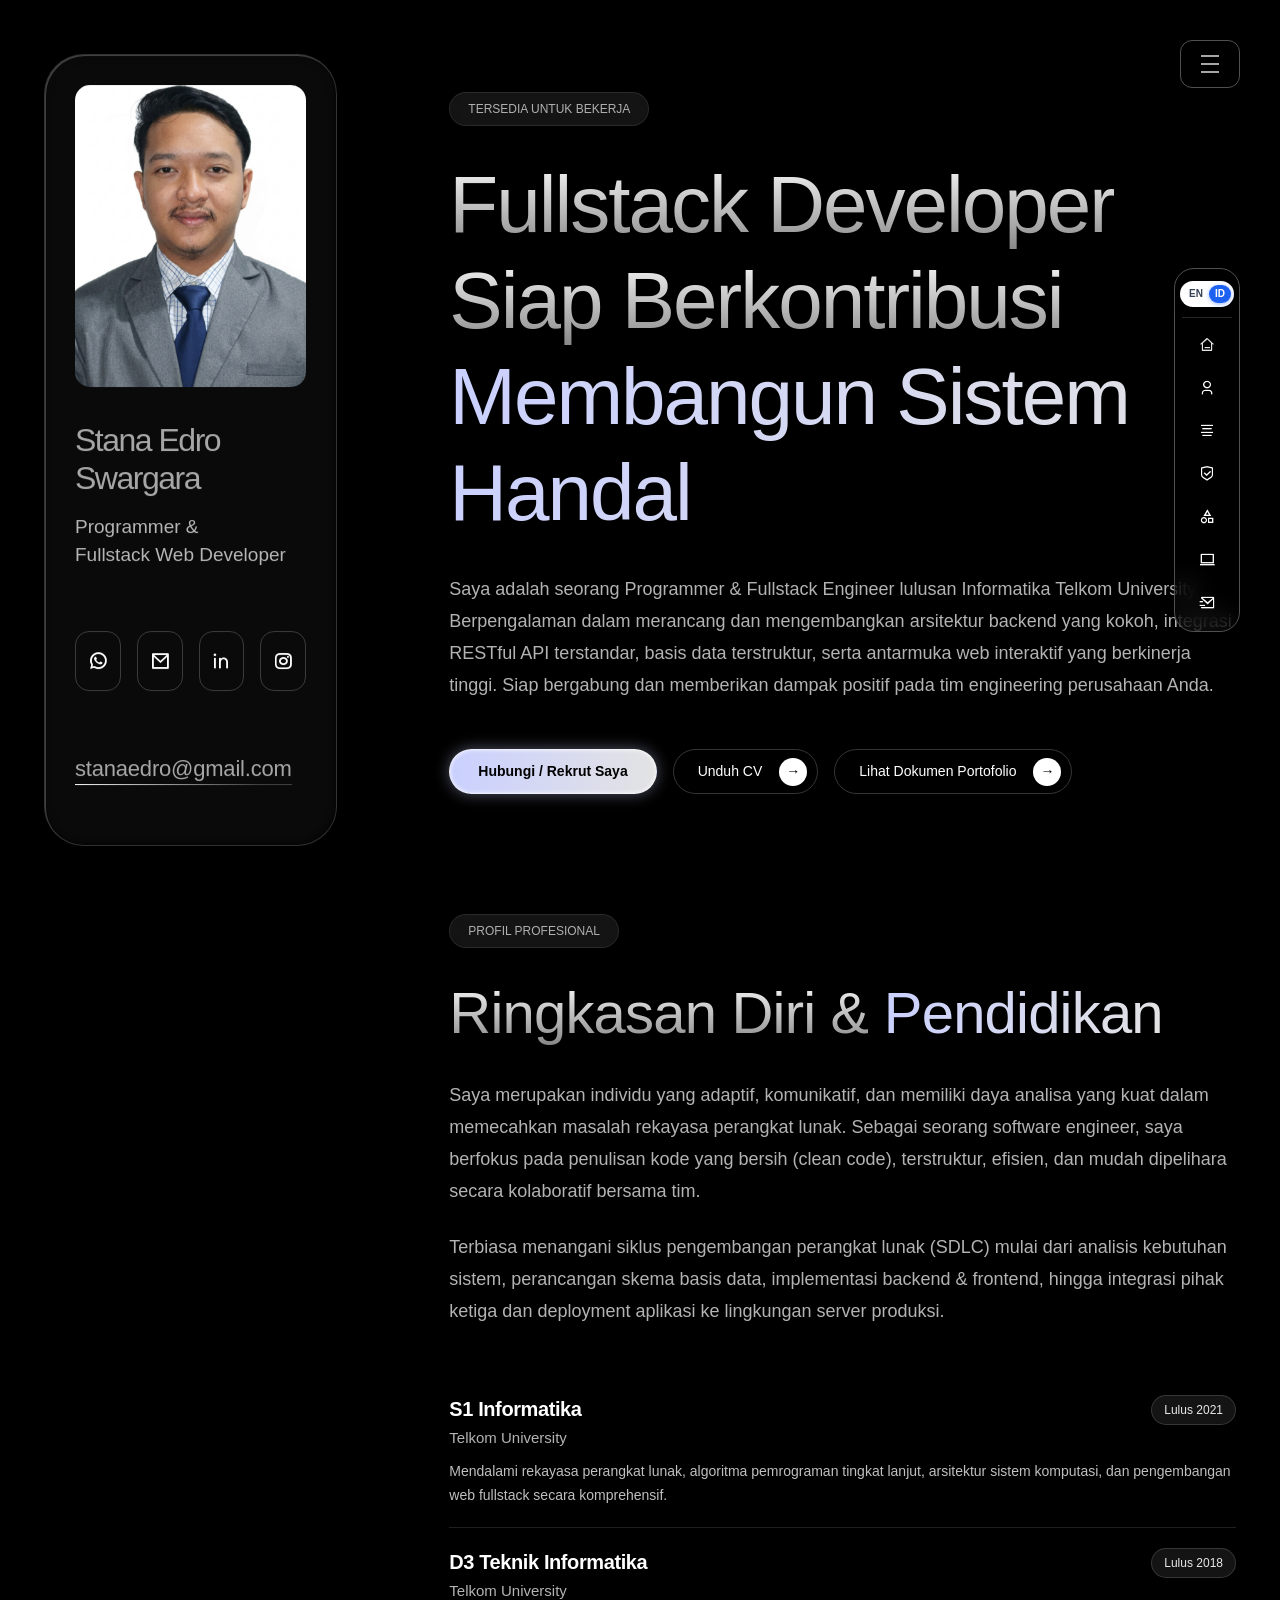
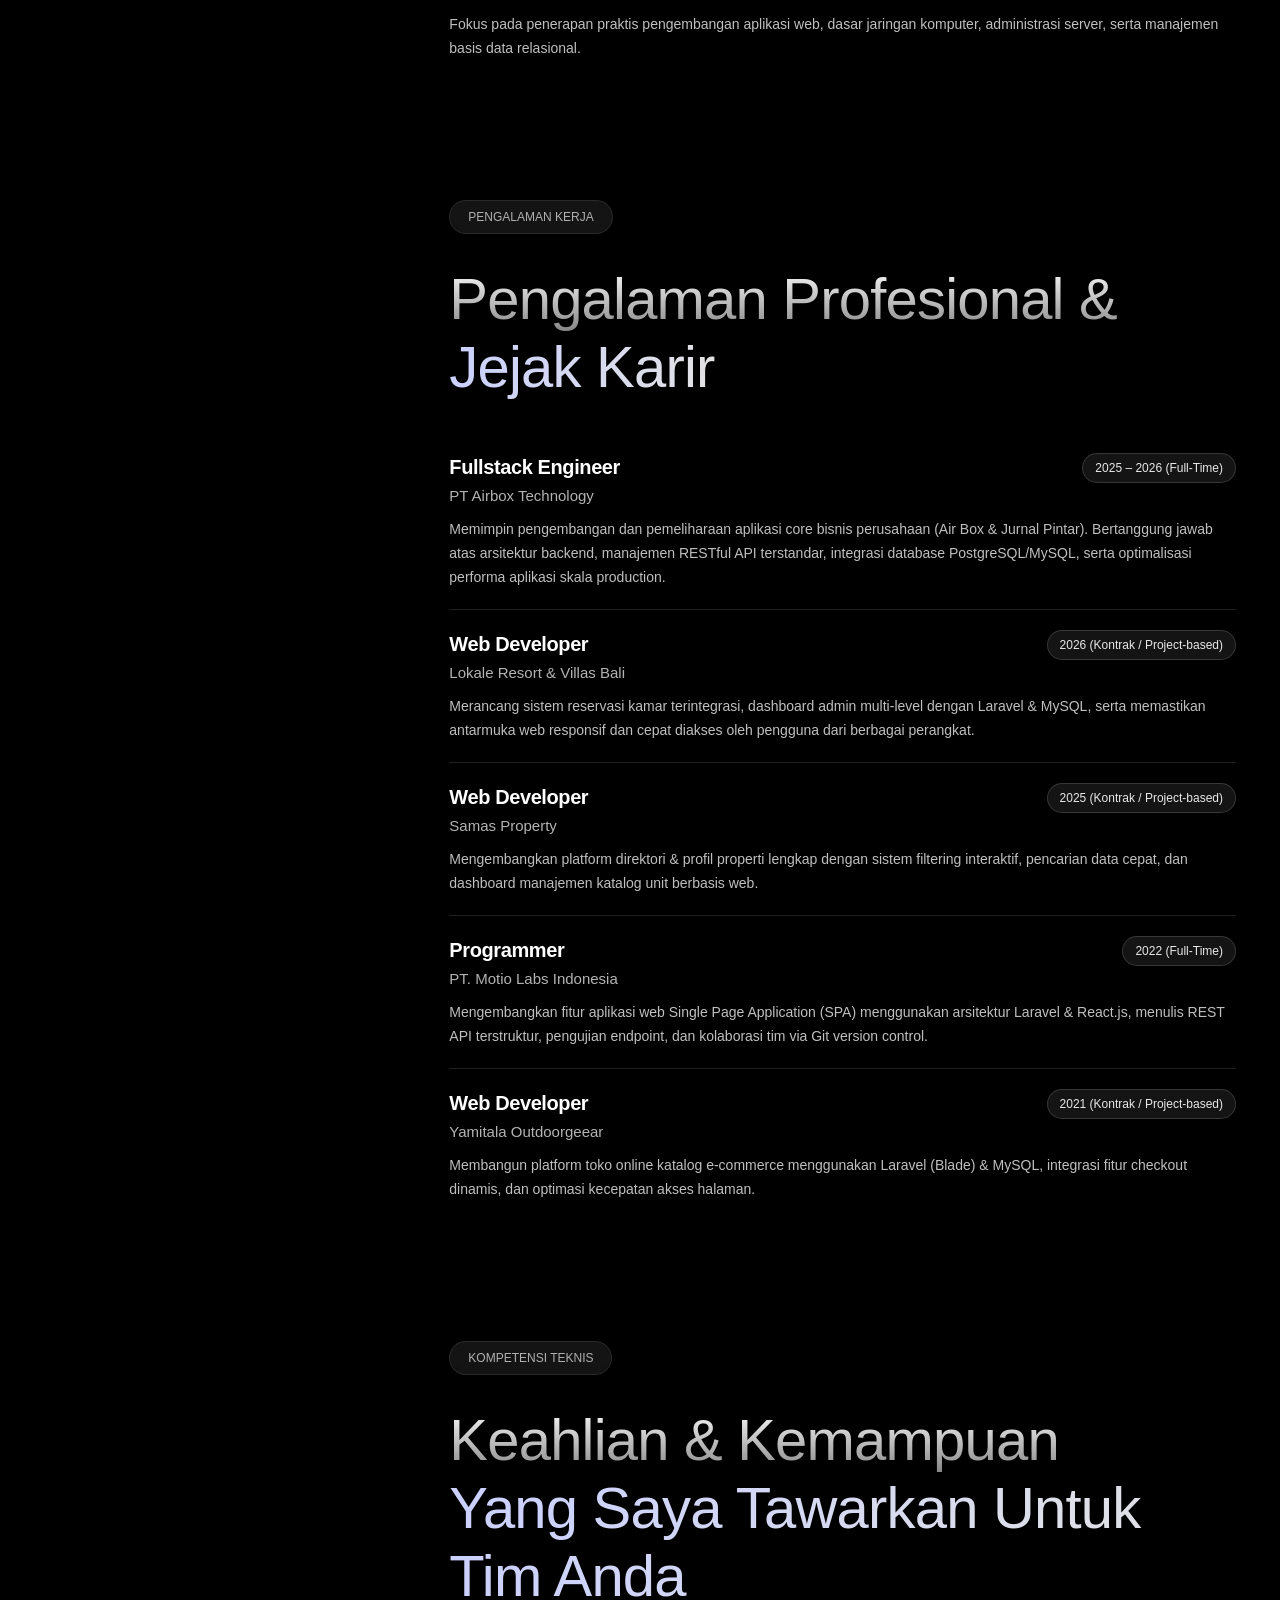
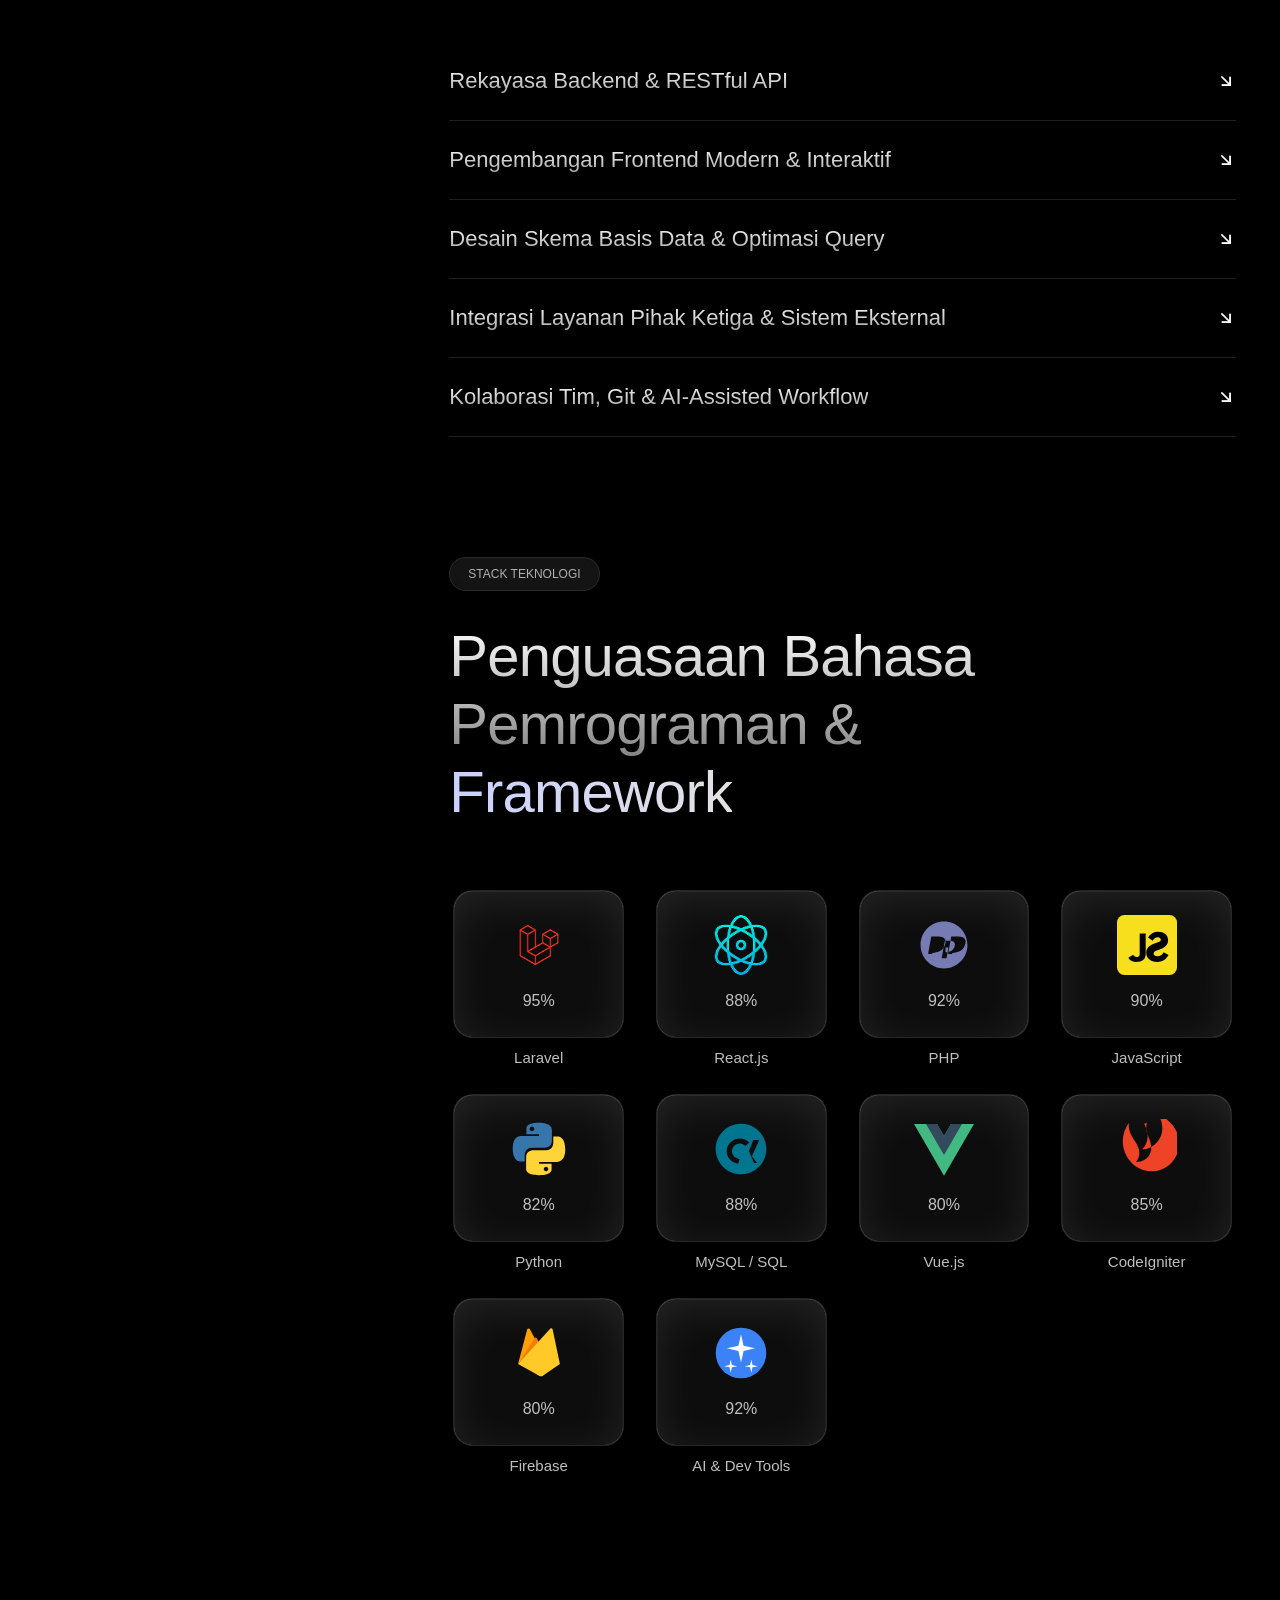
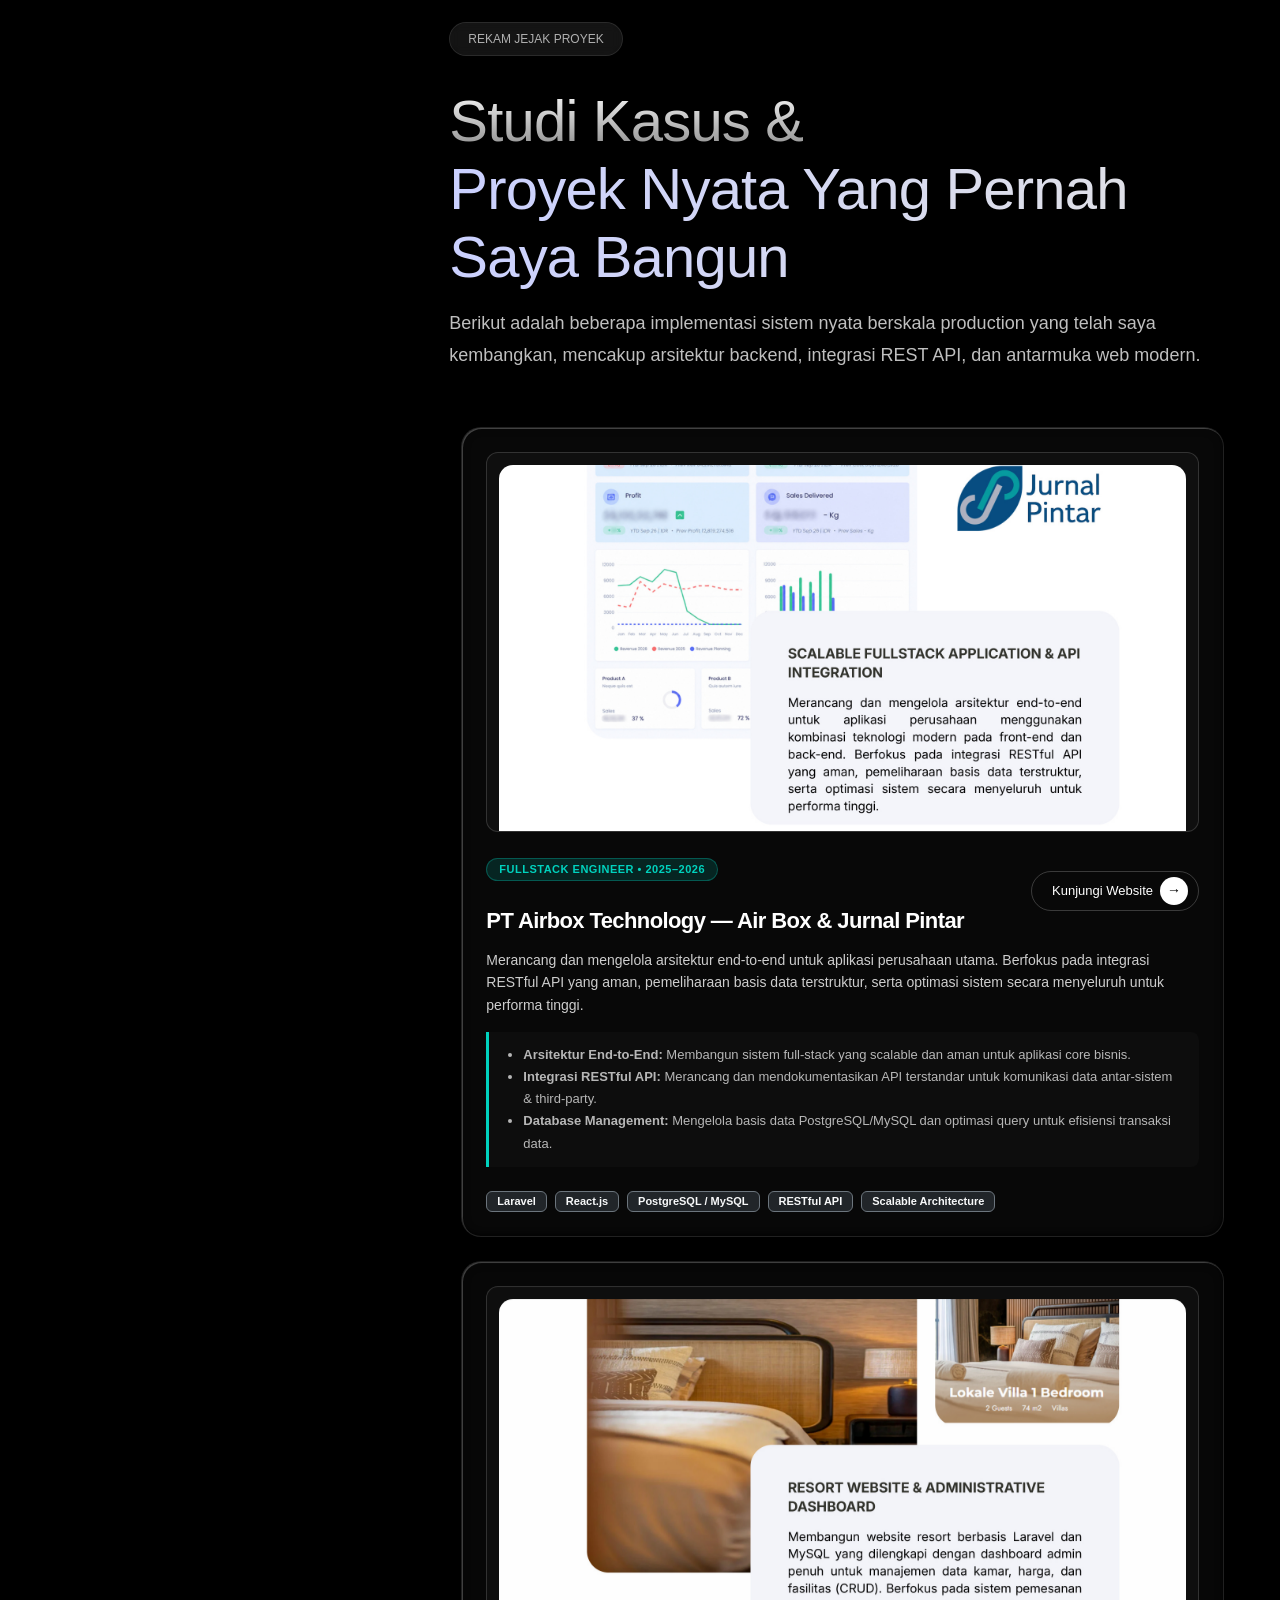
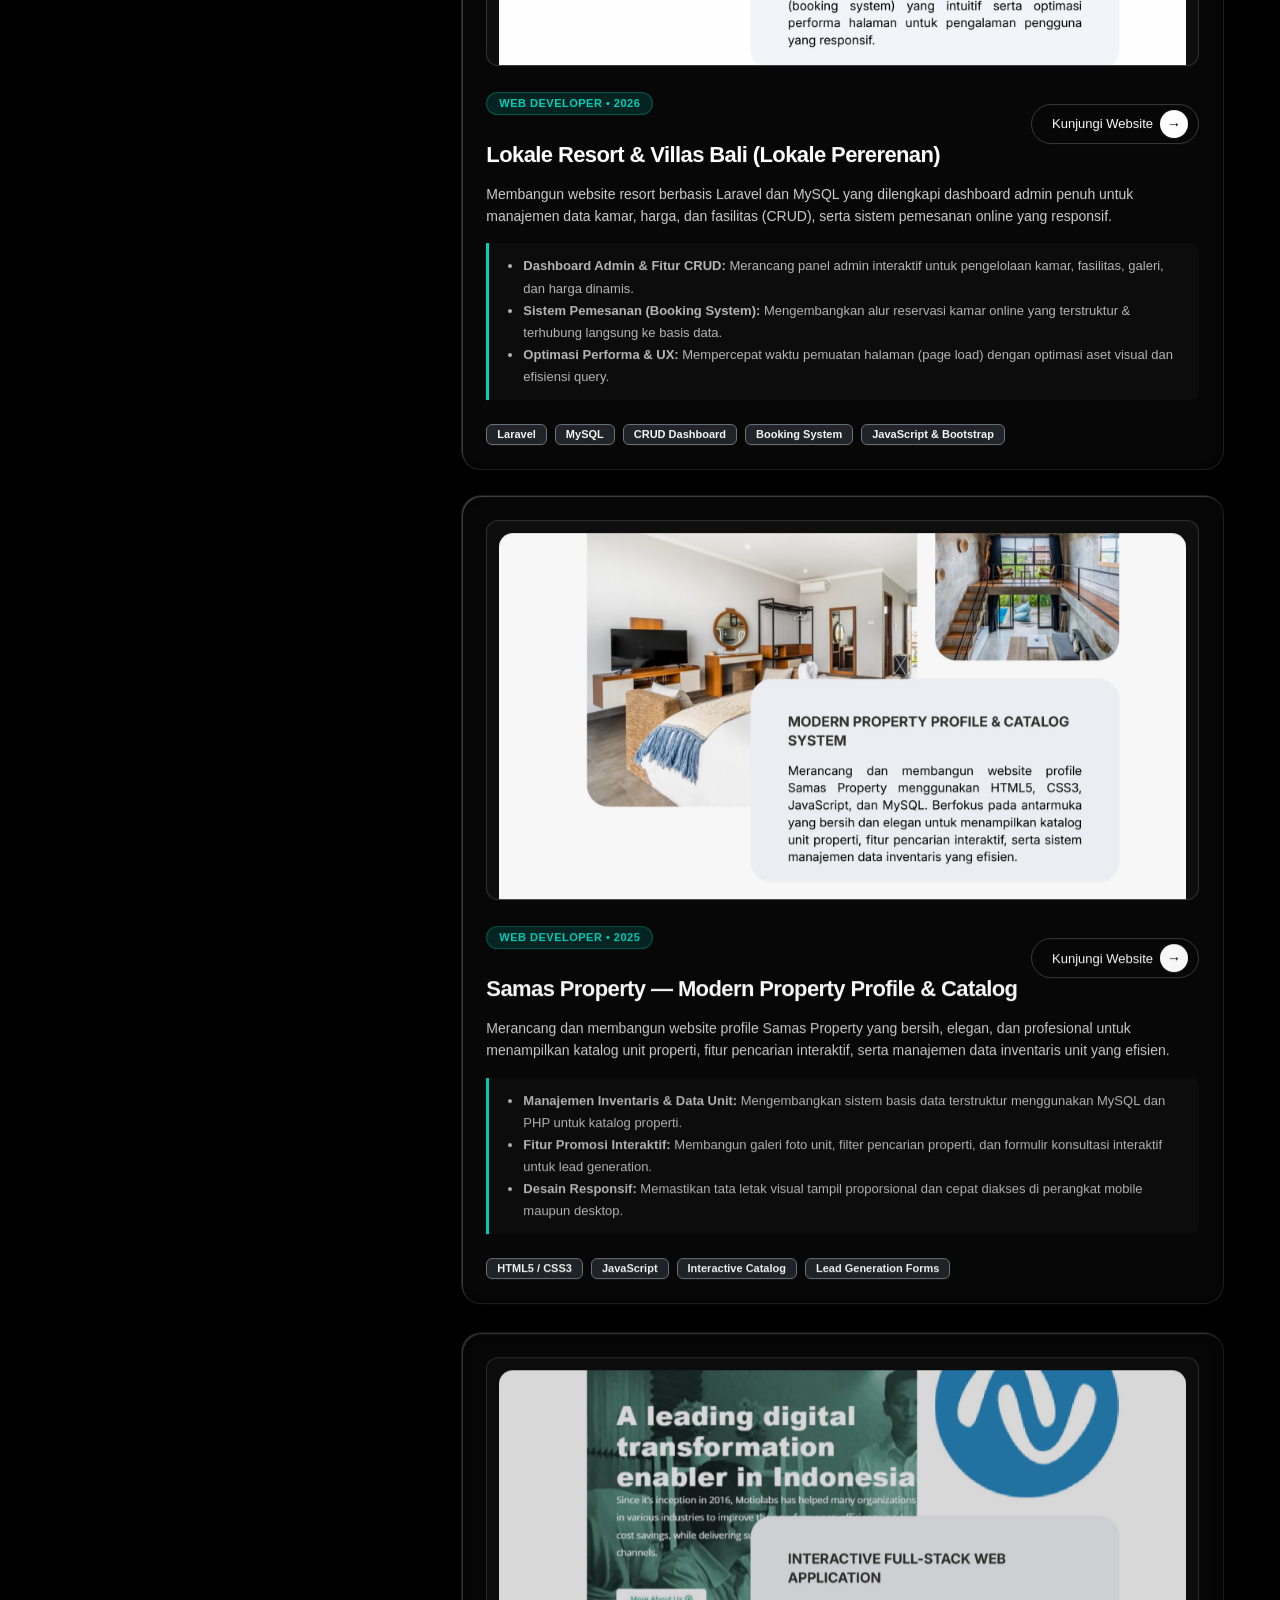
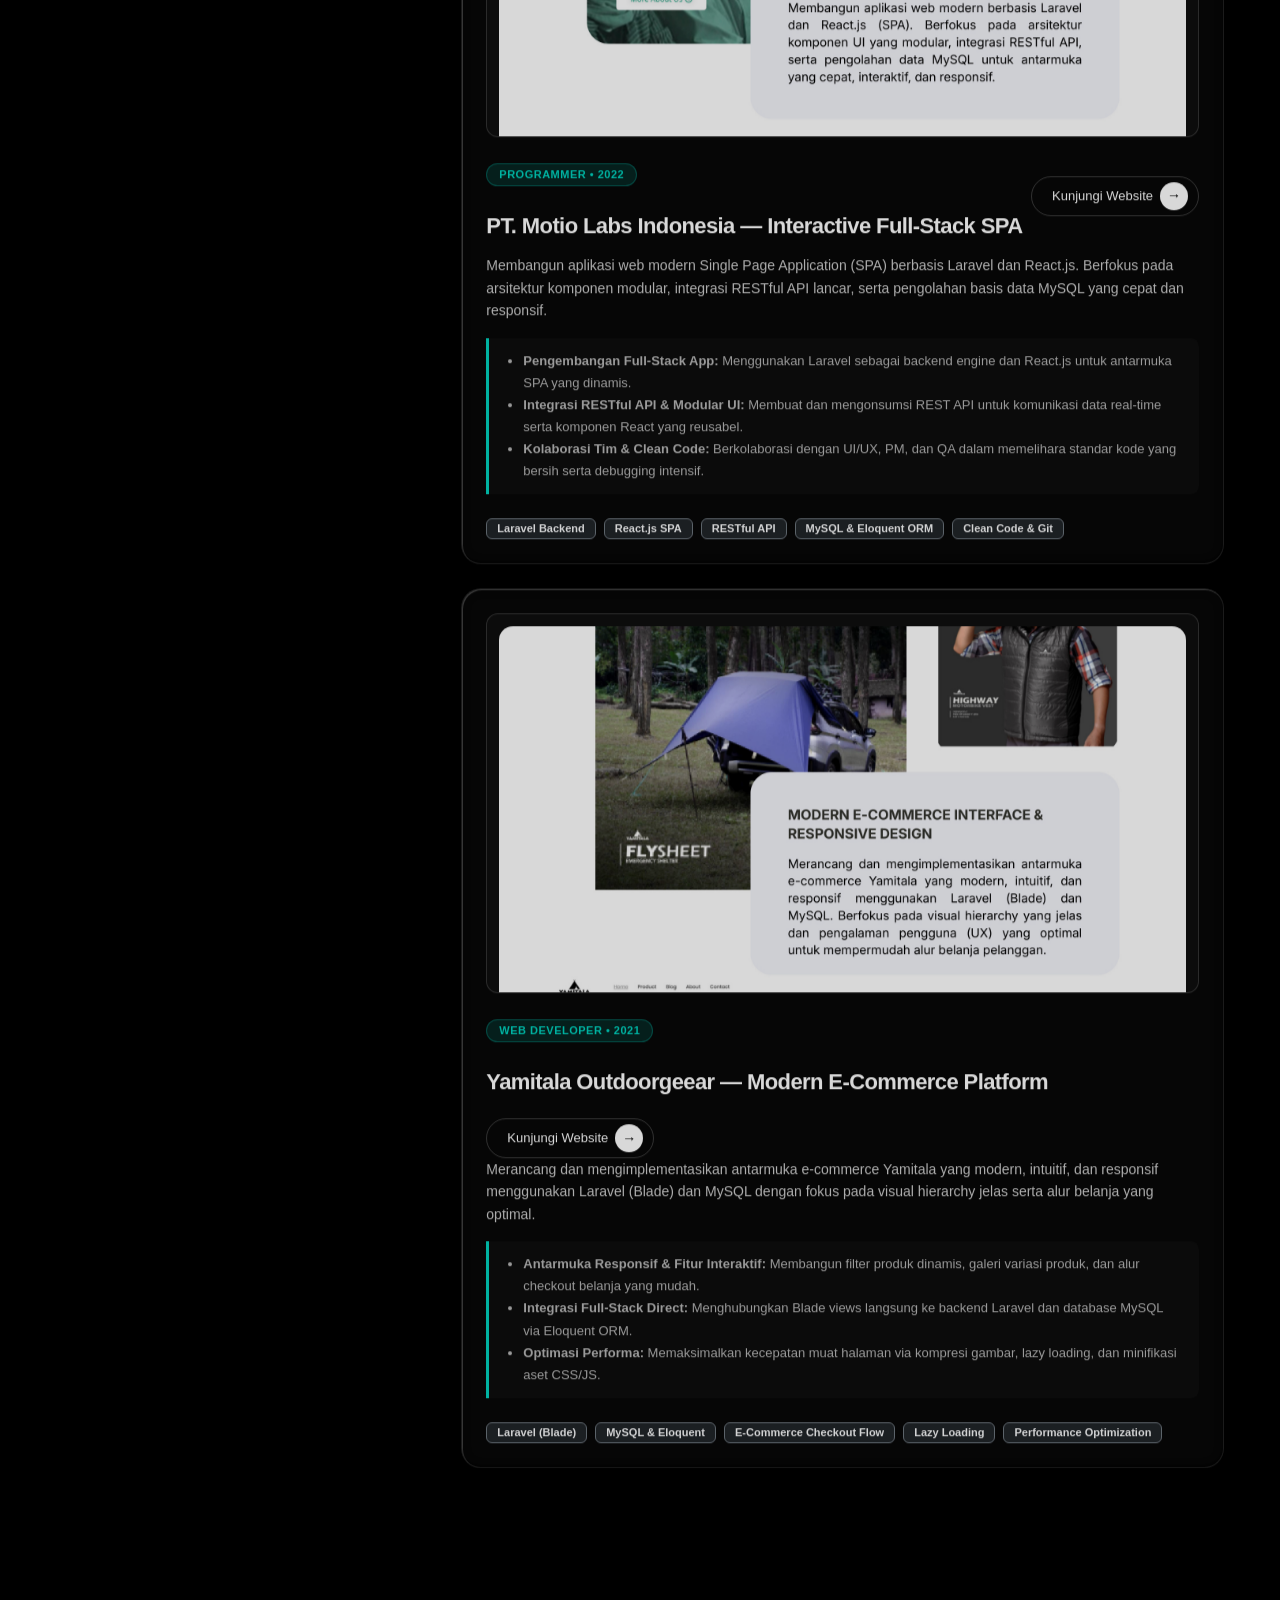
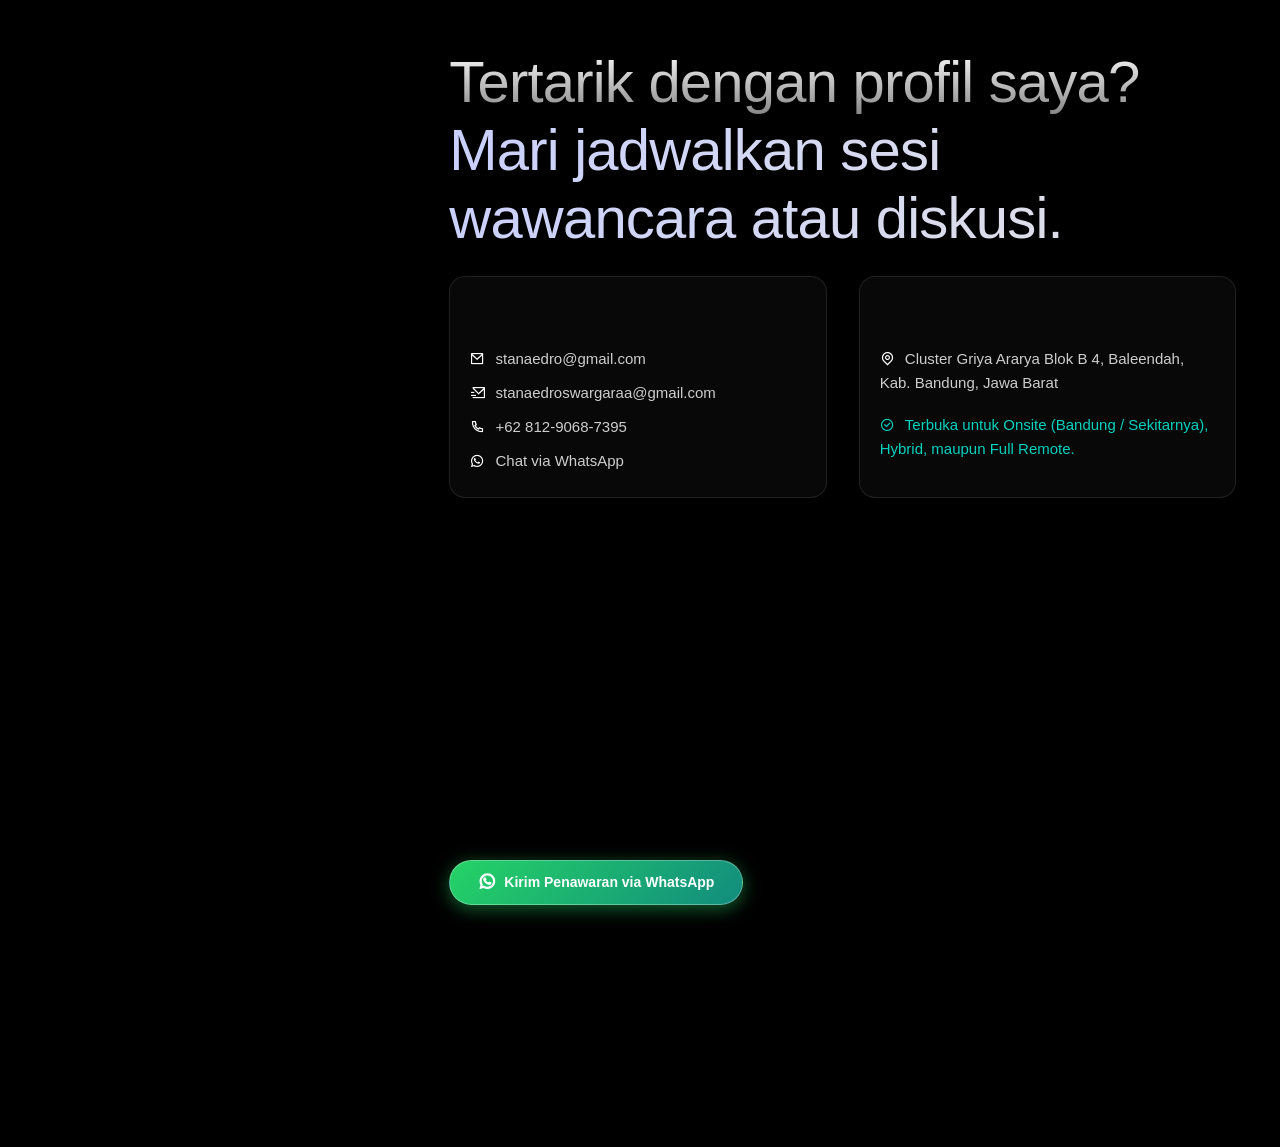
==== commit 82867d3e: "Add files via upload" ====
--- a/index.html
+++ b/index.html
@@ -76,7 +76,7 @@
                         </div>
                     </div>
                 </div>
-                <div class="content-side col-12 offset-md-1 col-md-10 offset-lg-4 col-lg-7">
+                <div class="content-side col-12 offset-md-1 col-md-10 offset-lg-4 col-lg-8">
                     <!-- Hero Section -->
                     <section class="hero-section" id="home">
                         <div class="eyebrow-badge fade-up-anime">
@@ -437,7 +437,7 @@
                         <div class="projects-wrap row g-4 mt-32">
                             
                             <!-- project 1: Airbox -->
-                            <div class="project col-md-12 fade-up-anime">
+                            <div class="project col-12 fade-up-anime">
                                 <div class="project-card-custom glass-effect" style="border-radius: 20px; padding: 24px; border: 1px solid rgba(255,255,255,0.1); background: rgba(255,255,255,0.03);">
                                     <div data-lightbox="pro" class="lightbox" style="border-radius: 12px; overflow: hidden; max-height: 380px;">
                                         <img decoding="async" src="img/project_airbox.jpg" data-mfp-src="img/stana/portfolio_page_8.jpg" alt="PT Airbox Technology" style="width: 100%; object-fit: cover;">
@@ -472,7 +472,7 @@
                             </div>
 
                             <!-- project 2: Lokale Resort -->
-                            <div class="project col-md-12 fade-up-anime">
+                            <div class="project col-12 fade-up-anime">
                                 <div class="project-card-custom glass-effect" style="border-radius: 20px; padding: 24px; border: 1px solid rgba(255,255,255,0.1); background: rgba(255,255,255,0.03);">
                                     <div data-lightbox="pro" class="lightbox" style="border-radius: 12px; overflow: hidden; max-height: 380px;">
                                         <img decoding="async" src="img/project_lokale.jpg" data-mfp-src="img/stana/portfolio_page_7.jpg" alt="Lokale Resort & Villas Bali" style="width: 100%; object-fit: cover;">
@@ -507,7 +507,7 @@
                             </div>
 
                             <!-- project 3: Samas Property -->
-                            <div class="project col-md-12 fade-up-anime">
+                            <div class="project col-12 fade-up-anime">
                                 <div class="project-card-custom glass-effect" style="border-radius: 20px; padding: 24px; border: 1px solid rgba(255,255,255,0.1); background: rgba(255,255,255,0.03);">
                                     <div data-lightbox="pro" class="lightbox" style="border-radius: 12px; overflow: hidden; max-height: 380px;">
                                         <img decoding="async" src="img/project_samas.jpg" data-mfp-src="img/stana/portfolio_page_6.jpg" alt="Samas Property" style="width: 100%; object-fit: cover;">
@@ -542,7 +542,7 @@
                             </div>
 
                             <!-- project 4: Motio Labs -->
-                            <div class="project col-md-12 fade-up-anime">
+                            <div class="project col-12 fade-up-anime">
                                 <div class="project-card-custom glass-effect" style="border-radius: 20px; padding: 24px; border: 1px solid rgba(255,255,255,0.1); background: rgba(255,255,255,0.03);">
                                     <div data-lightbox="pro" class="lightbox" style="border-radius: 12px; overflow: hidden; max-height: 380px;">
                                         <img decoding="async" src="img/project_motiolabs.jpg" data-mfp-src="img/stana/portfolio_page_5.jpg" alt="PT Motio Labs Indonesia" style="width: 100%; object-fit: cover;">
@@ -577,7 +577,7 @@
                             </div>
 
                             <!-- project 5: Yamitala -->
-                            <div class="project col-md-12 fade-up-anime">
+                            <div class="project col-12 fade-up-anime">
                                 <div class="project-card-custom glass-effect" style="border-radius: 20px; padding: 24px; border: 1px solid rgba(255,255,255,0.1); background: rgba(255,255,255,0.03);">
                                     <div data-lightbox="pro" class="lightbox" style="border-radius: 12px; overflow: hidden; max-height: 380px;">
                                         <img decoding="async" src="img/project_yamitala.jpg" data-mfp-src="img/stana/portfolio_page_4.jpg" alt="Yamitala Outdoorgeear" style="width: 100%; object-fit: cover;">
--- a/css/colors/frozen-light.css
+++ b/css/colors/frozen-light.css
@@ -0,0 +1,37 @@
+
+:root{
+    --primary-color: #fff;
+    --secondary-color : #e3e3e3;
+    --third-color : #cad0ff;
+  }
+
+  .visiblo-btn-color{
+    background: linear-gradient(90deg, #cad0ff 0%, #e3e3e3 100%);
+    box-shadow: 0 0 15px rgba(202, 208, 255, 0.4), inset 0 0 4px rgba(255, 255, 255, 0.8);
+    border-color: var(--secondary-color);
+    color: #000;
+  }
+
+  .visiblo-btn-color span,
+  .visiblo-btn-color i{
+    color: #000;
+  }
+
+  .visiblo-btn-color:hover{
+    background: #ffffff !important;
+    border-color: #ffffff !important;
+    box-shadow: 0 0 25px rgba(255, 255, 255, 0.95), 0 0 12px rgba(202, 208, 255, 0.8) !important;
+  }
+
+  .visiblo-btn-color:hover span,
+  .visiblo-btn-color:hover i{
+    color: #000 !important;
+  }
+
+  .visiblo-btn-arrow:hover::after, .icon-bar a.active, .sidebar a.active{
+    color: var(--secondary-color);
+  }
+
+  h1 span.color, h2 span.color,  h3 span.color{
+    background-image: linear-gradient(278deg,  var(--secondary-color) 0%, var(--third-color) 100%);
+  }
--- a/css/main.css
+++ b/css/main.css
@@ -0,0 +1,1405 @@
+/* ==========================================================
+   Table of Contents
+   ==========================================================
+   01. GENERAL & BASIC STYLES
+   02. TYPOGRAPHY
+   03. RESUME SECTION
+   04. SERVICES SECTION
+   05. TESTIMONIALS SECTION
+   06. PROJECTS SECTION
+   07. SKILLS SECTION
+   08. CONTACT SECTION
+   09. RESPONSIVE
+   ========================================================== */
+
+
+/* ==========================================================================
+1 - GENERAL & BASIC STYLES
+=========================================================================== */
+
+body{
+    background: #000;
+    color: #fff;
+    font-family: "Inter", sans-serif;
+    overflow-x: hidden;
+}
+
+a{
+  text-decoration: none;
+}
+
+.wrapper{
+    padding: 32px;
+    position: relative;
+    z-index: 2;
+    margin: 0;
+}
+
+.profile-box-wrap{
+  padding-right: 15px;
+  position: fixed;
+  top: 50%;
+  transform: translateY(-50%);
+  -webkit-transform: translateY(-50%);
+  -moz-transform: translateY(-50%);
+  -ms-transform: translateY(-50%);
+  -o-transform: translateY(-50%);
+}
+
+.profile-box{
+    border-radius: 40px;
+    border: 1px solid rgba(255, 255, 255, 0.17);
+    -webkit-border-radius: 40px;
+    -moz-border-radius: 40px;
+    -ms-border-radius: 40px;
+    -o-border-radius: 40px;
+    overflow: hidden;
+    background: #ffffff0a;
+    padding: 0;
+}
+
+.profile-box-inner{
+    padding: 30px 30px 60px 30px;
+    box-sizing: border-box;
+    width: 100%;
+    height: 100%;
+    display: flex;
+    flex-direction: column;
+    gap: 30px;
+}
+
+.social-links{
+  display: flex;
+  flex-direction: row;
+  gap: 16px;
+}
+
+.social-links i{
+  font-size: 20px;
+  color: #fff;
+}
+
+.social-links a{
+  border: 1px solid #ffffff34;
+  width: 60px;
+  height: 60px;
+  display: flex;
+  align-items: center;
+  justify-content: center;
+  border-radius: 14px;
+  transition: all ease .3s;
+  -webkit-transition: all ease .3s;
+  -moz-transition: all ease .3s;
+  -webkit-border-radius: 14px;
+  -moz-border-radius: 14px;
+  -ms-border-radius: 14px;
+  -o-border-radius: 14px;
+}
+
+.social-links a:hover{
+  background: rgba(255, 255, 255, 0.15);
+  border-color: rgba(255, 255, 255, 0.6);
+}
+
+.email-info a{
+  position: relative;
+  display: inline-block;
+  color: #fff;
+  word-break: break-all;
+}
+
+.email-info a::before{
+  content: '';
+  position: absolute;
+  background: linear-gradient(90deg, #FFF 0.01%, #434343 85.16%);
+  width: 100%;
+  height: 1px;
+  bottom: 0;
+  transition: all ease .3s;
+  -webkit-transition: all ease .3s;
+  -moz-transition: all ease .3s;
+  -ms-transition: all ease .3s;
+  -o-transition: all ease .3s;
+}
+
+.email-info a:hover::before{
+  width: 0;
+}
+
+.glass-effect{
+  overflow: hidden;
+  backdrop-filter: url(#refractionFilter) contrast(1.01) brightness(1.1) blur(5px);
+  box-shadow: inset 0 0 9px rgb(0 0 0 / 30%), inset -1px -3px 2px rgb(0 0 0 / 30%), inset 1px 1px 0px rgb(232 232 232 / 30%), 0 0 0px rgba(0, 0, 0, 0.25);
+}
+
+.safari-browser .glass-filter::before {
+  filter: none !important;
+  -webkit-filter: none !important;
+  backdrop-filter: blur(50px) saturate(120%) brightness(1.1) !important;
+  -webkit-backdrop-filter: blur(50px) saturate(120%) brightness(1.1) !important;
+}
+
+.profile-image img{
+    width: 100%;
+    height: 100%;
+    object-fit: cover;
+    border-radius: 15px;
+    -webkit-border-radius: 15px;
+    -moz-border-radius: 15px;
+    -ms-border-radius: 15px;
+    -o-border-radius: 15px;
+}
+
+.video-wrapper {
+	top: 0; right: 0; bottom: 0; left: 0;
+	overflow: hidden;
+	width: 100vw;
+	height: 100vh;
+	position: fixed;
+	z-index: -1; 
+  opacity: 1;
+}
+
+.video-wrapper video{
+	position: absolute;
+	top: 0;
+	left: 0;
+	width: 100vw;
+	height: 100vh;
+	object-fit: cover;
+}
+
+.video-wrapper:before {
+	content: '';
+	position: absolute;
+	top: 0;
+	left: 0;
+	width: 100vw;
+	height: 100vh;
+	background-color: rgba(0, 0, 0, 0.3);
+	z-index: 1;
+}
+
+@media (min-aspect-ratio: 16/9) {
+	.video-wrapper > video { height: 300%; top: -100%; }
+}
+@media (max-aspect-ratio: 16/9) {
+	.video-wrapper > video { width: 300%; left: -100%; }
+}
+@supports (object-fit: cover) {
+	.video-wrapper > video {
+	  top: 0; left: 0;
+	  width: 100%; height: 100%;
+	  object-fit: cover;
+	}
+}
+
+.spacer-0   { height: 0px; }
+.spacer-8   { height: 8px; }
+.spacer-16  { height: 16px; }
+.spacer-24  { height: 24px; }
+.spacer-32  { height: 32px; }
+.spacer-40  { height: 40px; }
+.spacer-48  { height: 48px; }
+.spacer-56  { height: 56px; }
+.spacer-64  { height: 64px; }
+.spacer-72  { height: 72px; }
+.spacer-80  { height: 80px; }
+.spacer-88  { height: 88px; }
+.spacer-96  { height: 96px; }
+.spacer-104 { height: 104px; }
+.spacer-112 { height: 112px; }
+.spacer-120 { height: 120px; }
+.spacer-128 { height: 128px; }
+
+.mt-0   { margin-top: 0px; }
+.mt-8   { margin-top: 8px; }
+.mt-16  { margin-top: 16px; }
+.mt-24  { margin-top: 24px; }
+.mt-32  { margin-top: 32px; }
+.mt-40  { margin-top: 40px; }
+.mt-48  { margin-top: 48px; }
+.mt-56  { margin-top: 56px; }
+.mt-64  { margin-top: 64px; }
+.mt-72  { margin-top: 72px; }
+.mt-80  { margin-top: 80px; }
+.mt-88  { margin-top: 88px; }
+.mt-96  { margin-top: 96px; }
+.mt-104 { margin-top: 104px; }
+.mt-112 { margin-top: 112px; }
+.mt-120 { margin-top: 120px; }
+.mt-128 { margin-top: 128px; }
+
+
+/* ==========================================================================
+   02 TYPOGRAPHY
+=========================================================================== */
+
+h1, h2, h3, h4, h5, h6{
+  font-family: "Inter", sans-serif;
+  margin: 0;
+  color: rgba(255, 255, 255, 0.64);
+}
+
+h1 span, h2 span, h3 span, h4 span, h5 span, h6 span{
+  -webkit-text-fill-color: transparent;
+  padding: max(0em, calc(calc(1.3em - var(--framer-blockquote-line-height, var(--framer-line-height, 1.3em))) / 2));
+  margin: min(0em, calc(calc(1.3em - var(--framer-blockquote-line-height, var(--framer-line-height, 1.3em))) / -2));
+  -webkit-background-clip: text;
+  background-clip: text;
+  background-image: linear-gradient(0deg, rgb(119, 119, 119) -10%, rgb(255, 255, 255) 100%);
+  display: inline-flex;
+}
+
+h1{
+  font-size: 80px;
+  line-height: 96px;
+  letter-spacing: -2px;
+  font-style: normal;
+  font-weight: 400;
+}
+
+h2{
+  font-size: 58px;
+  line-height: 68px;
+  letter-spacing: -0.8px;
+  font-style: normal;
+  font-weight: 300;
+}
+
+h3{
+  font-size: 48px;
+  line-height: 56px;
+  letter-spacing: -0.6px;
+  font-style: normal;
+  font-weight: 300;
+}
+
+h4{
+  font-size: 38px;
+  line-height: 46px;
+  letter-spacing: -0.4px;
+  font-style: normal;
+  font-weight: 300;
+}
+
+h5{
+  font-size: 32px;
+  line-height: 38px;
+  letter-spacing: -1.5px;
+  font-style: normal;
+  font-weight: 300;
+}
+
+h6{
+  font-size: 22px;
+  line-height: 32px;
+  letter-spacing: -0.2px;
+  font-style: normal;
+  font-weight: 300;
+}
+
+p{
+  font-family: "Inter", sans-serif;
+  color: rgba(255, 255, 255, 0.7);
+  font-size: 18px;
+  line-height: 32px;
+  font-style: normal;
+  margin: 0;
+  font-weight: 300;
+}
+
+p.xs{
+  font-size: 14px;
+  line-height: 28px;
+}
+
+.body-three{
+  font-size: 19px;
+  line-height: 28px;
+}
+
+p.xl{
+  font-size: 28px;
+}
+
+@media (max-width: 1199px) and (min-width: 768px){
+  h1{ font-size: 54px; line-height: 62px; letter-spacing: -0.6px; }
+  h2{ font-size: 42px; line-height: 50px; letter-spacing: -0.5px; }
+  h3{ font-size: 36px; line-height: 42px; letter-spacing: -0.4px; }
+  h4{ font-size: 30px; line-height: 36px; letter-spacing: -0.3px; }
+  h5{ font-size: 26px; line-height: 32px; letter-spacing: -1px; }
+  h6{ font-size: 20px; line-height: 28px; letter-spacing: -0.1px; }
+  p { font-size: 17px; line-height: 28px; }
+}
+
+/* ===== Mobile (≤767px) ===== */
+@media (max-width: 767px){
+  h1{ font-size: 36px; line-height: 44px; letter-spacing: -0.4px; }
+  h2{ font-size: 28px; line-height: 36px; letter-spacing: -0.3px; }
+  h3{ font-size: 24px; line-height: 30px; letter-spacing: -0.2px; }
+  h4{ font-size: 22px; line-height: 28px; letter-spacing: -0.2px; }
+  h5{ font-size: 20px; line-height: 26px; letter-spacing: -0.5px; }
+  h6{ font-size: 18px; line-height: 24px; letter-spacing: -0.1px; }
+  p { font-size: 15px; line-height: 25px; }
+  .service-name{ font-size: 20px; }
+}
+
+.fade-up-anime {
+  opacity: 1;
+  transform: none;
+}
+
+.text-anime .line-wrapper {
+  overflow: visible;
+}
+
+.text-anime .text-lines {
+  transform: none;
+}
+
+.visiblo-btn {
+  position: relative;
+  color: #fff;
+  font-size: 14px;
+  font-weight: 400;
+  border-radius: 50px;
+  padding: 13px 35px;
+  border: solid 1px #ffffff34;
+  display: inline-flex;
+  align-items: center;
+  justify-content: center;
+}
+
+.visiblo-btn span {
+  position: relative;
+  z-index: 2;
+} 
+
+.visiblo-btn-arrow {
+  position: relative;
+  color: #fff;
+  font-size: 14px;
+  font-weight: 400;
+  border-radius: 50px;
+  padding: 10px 55px 10px 24px;
+  border: solid 1px #ffffff34;
+  overflow: hidden;
+  height: 45px;
+  display: inline-flex;
+  align-items: center;
+  justify-content: center;
+}
+
+.visiblo-btn-arrow span {
+  position: relative;
+  z-index: 2;
+  display: inline-block;
+  transition: all ease .3s;
+  -webkit-transition: all ease .3s;
+  -moz-transition: all ease .3s;
+  -ms-transition: all ease .3s;
+  -o-transition: all ease .3s;
+}
+
+.visiblo-btn-arrow:after, .visiblo-btn-arrow:before{
+  content: '→';
+  position: absolute;
+  left: auto;
+  right: 10px;
+  top: 50%;
+  transform: translateY(-50%);
+  font-size: 14px;
+  font-weight: 400;
+  color: #000;
+  z-index: 2;
+  background: #fff;
+  border-radius: 50%;
+  width: 28px;
+  height: 28px;
+  display: flex;
+  align-items: center;
+  justify-content: center;
+  transition: all ease .3s;
+  -webkit-transition: all ease .3s;
+  -moz-transition: all ease .3s;
+  -ms-transition: all ease .3s;
+  -o-transition: all ease .3s;
+}
+
+.visiblo-btn-arrow:before{
+  content: '→';
+  left: 10px;
+  transform: translate(-150%, -50%);
+  -webkit-transform: translate(-150%, -50%);
+  -moz-transform: translate(-150%, -50%);
+  -ms-transform: translate(-150%, -50%);
+  -o-transform: translate(-150%, -50%);
+}
+
+.visiblo-btn-arrow:hover::after{
+  transform: translate(140%, -50%);
+  -webkit-transform: translate(140%, -50%);
+  -moz-transform: translate(140%, -50%);
+  -ms-transform: translate(140%, -50%);
+  -o-transform: translate(140%, -50%);
+}
+
+.visiblo-btn-arrow:hover::before{
+  transform: translate(0%, -50%);
+  -webkit-transform: translate(0%, -50%);
+  -moz-transform: translate(0%, -50%);
+  -ms-transform: translate(0%, -50%);
+  -o-transform: translate(0%, -50%);
+}
+
+.visiblo-btn-arrow:hover span{
+  transform: translateX(10px);
+  -webkit-transform: translateX(10px);
+  -moz-transform: translateX(10px);
+  -ms-transform: translateX(10px);
+  -o-transform: translateX(10px);
+}
+
+.visiblo-btn-color{
+  position: relative;
+  font-size: 14px;
+  font-weight: 600;
+  padding: 10px 28px;
+  color: #000;
+  overflow: hidden;
+  border-radius: 60px;
+  border: 1px solid rgba(255, 255, 255, 0.6);
+  background: linear-gradient(90deg, #cad0ff 0%, #e3e3e3 100%);
+  box-shadow: 0 0 15px rgba(202, 208, 255, 0.4), inset 0 0 4px rgba(255, 255, 255, 0.8);
+  transition: all ease .3s;
+  height: 45px;
+  display: inline-flex;
+  align-items: center;
+  justify-content: center;
+  cursor: pointer;
+  text-decoration: none;
+}
+
+.visiblo-btn-color span{
+  color: #000;
+  font-weight: 600;
+  transition: all ease .3s;
+}
+
+.visiblo-btn-color:hover{
+  background: #ffffff !important;
+  color: #000 !important;
+  border-color: #ffffff !important;
+  box-shadow: 0 0 25px rgba(255, 255, 255, 0.9), 0 0 12px rgba(202, 208, 255, 0.8) !important;
+  transform: translateY(-2px);
+}
+
+.visiblo-btn-color:hover span,
+.visiblo-btn-color:hover i{
+  color: #000 !important;
+}
+
+/* WhatsApp Button Specific High-Visibility Style */
+.visiblo-btn-wa{
+  background: linear-gradient(135deg, #25D366 0%, #128C7E 100%) !important;
+  color: #ffffff !important;
+  border: 1px solid rgba(255, 255, 255, 0.3) !important;
+  box-shadow: 0 4px 18px rgba(37, 211, 102, 0.45) !important;
+  font-weight: 600;
+}
+
+.visiblo-btn-wa span,
+.visiblo-btn-wa i{
+  color: #ffffff !important;
+}
+
+.visiblo-btn-wa:hover{
+  background: linear-gradient(135deg, #2df37b 0%, #17a999 100%) !important;
+  color: #ffffff !important;
+  border-color: #ffffff !important;
+  box-shadow: 0 8px 30px rgba(37, 211, 102, 0.8), 0 0 15px #25D366 !important;
+  transform: translateY(-2px) scale(1.02);
+}
+
+.visiblo-btn-wa:hover span,
+.visiblo-btn-wa:hover i{
+  color: #ffffff !important;
+}
+
+.eyebrow-badge{
+  display: inline-block;
+  padding: 5px 18px;
+  border-radius: 50px;
+  background: #ffffff14;
+  font-size: 12px;
+  line-height: 22px;
+  font-weight: 500;
+  color: #b0b0b0;
+  margin-bottom: 24px;
+  overflow: hidden;
+  position: relative;
+  border: solid 1px #ffffff18;
+}
+
+.eyebrow-badge::before{
+  top: 0;
+  left: 0;
+  content: '';
+  inset: 0;
+  position: absolute;
+  filter: url(#lg-dist);
+  isolation: isolate;
+  backdrop-filter: blur(4px);
+  z-index: -1;
+}
+
+.buttons-holder{
+  display: flex;
+  flex-direction: row;
+  flex-wrap: wrap;
+  gap: 16px;
+  align-items: center;
+}
+
+section{
+  padding: 60px 0;
+}
+
+/* Floating Language Switcher (Mobile) */
+.lang-switch-wrap {
+  display: none;
+  position: fixed;
+  right: 68px;
+  top: 16px;
+  z-index: 1000;
+  align-items: center;
+}
+
+.lang-switch {
+  display: inline-flex;
+  align-items: center;
+  background: #ffffff;
+  border-radius: 50px;
+  padding: 2px 3px;
+  border: none;
+  outline: none;
+  cursor: pointer;
+  box-shadow: 0 4px 15px rgba(0, 0, 0, 0.35);
+  transition: all 0.25s cubic-bezier(0.4, 0, 0.2, 1);
+  user-select: none;
+  height: 38px;
+}
+
+.lang-switch:hover {
+  transform: translateY(-1px);
+  box-shadow: 0 6px 18px rgba(0, 0, 0, 0.45);
+}
+
+.lang-opt {
+  font-family: 'Inter', -apple-system, BlinkMacSystemFont, sans-serif;
+  font-size: 11px;
+  font-weight: 700;
+  color: #334155;
+  padding: 5px 10px;
+  border-radius: 50px;
+  transition: all 0.2s cubic-bezier(0.4, 0, 0.2, 1);
+  display: inline-flex;
+  align-items: center;
+  justify-content: center;
+  line-height: 1;
+  cursor: pointer;
+}
+
+.lang-opt.active {
+  background: #1d61f2;
+  color: #ffffff;
+  box-shadow: 0 1px 4px rgba(29, 97, 242, 0.45);
+}
+
+.hamburger{
+  width: 60px;
+  height: 48px;
+  border: 1px solid #505050;
+  border-radius: 12px;
+  position: fixed;
+  right: 40px;
+  top: 40px;
+  display: flex;
+  flex-direction: column;
+  gap: 6px;
+  align-items: center;
+  justify-content: center;
+  cursor: pointer;
+  background: #000;
+  z-index: 1000;
+}
+
+.hamburger span{
+  width: calc(100% - 16px);
+  height: 2px;
+  background: #A6A6A6;
+  display: inline-block;
+  transition: all ease .3s;
+}
+
+.hamburger:hover span{
+  background: #fff;
+}
+
+.sidebar{
+  position: fixed;
+  width: 100%;
+  height: 100%;
+  left: 0;
+  top: 0;
+  backdrop-filter: blur(10px);
+  z-index: 1000;
+  pointer-events: none;
+  opacity: 0;
+  background: #ffffff25;
+}
+
+.right-bar{
+  width: 360px;
+  max-width: 85vw;
+  height: 100%;
+  background: #000;
+  position: absolute;
+  right: 0;
+  display: flex;
+  padding: 50px 30px;
+  flex-direction: column;
+  transform: translateX(100%);
+  -webkit-transform: translateX(100%);
+  -moz-transform: translateX(100%);
+  -ms-transform: translateX(100%);
+  -o-transform: translateX(100%);
+}
+
+.right-bar ul{
+  padding: 0;
+}
+
+.right-bar ul li{
+  list-style: none;
+  line-height: 42px;
+}
+
+.right-bar ul li a{
+  color: #fff;
+  display: flex;
+  justify-content: flex-start;
+  align-items: center;
+  font-size: 18px;
+}
+
+.right-bar ul li i{
+  margin-right: 12px;
+  font-size: 20px;
+}
+
+.icon-bar{
+  position: fixed;
+  right: 40px;
+  top: 50%;
+  transform: translateY(-50%);
+  -webkit-transform: translateY(-50%);
+  -moz-transform: translateY(-50%);
+  -ms-transform: translateY(-50%);
+  -o-transform: translateY(-50%);
+  width: 66px;
+  display: flex;
+  flex-direction: column;
+  align-items: center;
+  border: 1px solid #505050;
+  border-radius: 20px;
+  padding: 12px 0 16px;
+  background: rgba(0, 0, 0, 0.5);
+  backdrop-filter: blur(12px);
+  z-index: 99;
+}
+
+.icon-bar-lang {
+  display: flex;
+  align-items: center;
+  justify-content: center;
+  margin-bottom: 14px;
+  padding-bottom: 10px;
+  border-bottom: 1px solid rgba(255, 255, 255, 0.15);
+  width: calc(100% - 14px);
+}
+
+.icon-bar .lang-switch {
+  display: inline-flex;
+  align-items: center;
+  background: #ffffff;
+  border-radius: 50px;
+  padding: 2px 3px;
+  border: none;
+  outline: none;
+  cursor: pointer;
+  box-shadow: 0 2px 8px rgba(0, 0, 0, 0.35);
+  transition: all 0.25s ease;
+  user-select: none;
+  height: 26px;
+}
+
+.icon-bar .lang-switch:hover {
+  transform: scale(1.05);
+  box-shadow: 0 4px 12px rgba(0, 0, 0, 0.45);
+}
+
+.icon-bar .lang-opt {
+  font-family: 'Inter', -apple-system, BlinkMacSystemFont, sans-serif;
+  font-size: 10px;
+  font-weight: 700;
+  color: #334155;
+  padding: 4px 6px;
+  border-radius: 50px;
+  transition: all 0.2s ease;
+  display: inline-flex;
+  align-items: center;
+  justify-content: center;
+  line-height: 1;
+  cursor: pointer;
+}
+
+.icon-bar .lang-opt.active {
+  background: #1d61f2;
+  color: #ffffff;
+  box-shadow: 0 1px 4px rgba(29, 97, 242, 0.45);
+}
+
+@media screen and (min-width: 1024px) {
+  .lang-switch-wrap {
+    display: none;
+  }
+}
+
+.icon-bar a{
+  display: inline-block;
+  color: #fff;
+  margin-bottom: 18px;
+  position: relative;
+}
+
+.icon-bar a:last-child{
+  margin-bottom: 0;
+}
+
+.icon-bar a span{
+  position: absolute;
+  right: calc(100% + 12px);
+  top: 50%;
+  transform: translateY(-50%);
+  text-align: right;
+  z-index: 10;
+  background: #2a2a2a;
+  padding: 4px 10px;
+  border-radius: 6px;
+  font-size: 12px;
+  visibility: hidden;
+  color: #fff;
+  white-space: nowrap;
+}
+
+.icon-bar a:hover > span{
+   visibility: visible;
+}
+
+
+/* ==========================================================================
+03 - RESUME & WORK EXPERIENCE SECTION
+=========================================================================== */
+
+.work-experience {
+  display: flex;
+  flex-direction: column;
+  gap: 0;
+  width: 100%;
+}
+
+.resume-section .experience-item,
+.about-section .experience-item {
+  display: flex;
+  flex-direction: column;
+  align-items: flex-start;
+  padding: 20px 0;
+  gap: 10px;
+  width: 100%;
+  box-sizing: border-box;
+}
+
+.experience-header {
+  display: flex;
+  flex-direction: row;
+  justify-content: space-between;
+  align-items: flex-start;
+  width: 100%;
+  gap: 12px;
+  flex-wrap: wrap;
+}
+
+.experience-title-group {
+  display: flex;
+  flex-direction: column;
+  gap: 4px;
+  flex: 1 1 auto;
+  min-width: 0;
+}
+
+.resume-section .experience-item .job-title,
+.about-section .experience-item .job-title {
+  font-size: 20px;
+  line-height: 28px;
+  font-weight: 600;
+  color: #ffffff;
+  margin: 0;
+}
+
+.resume-section .experience-item .company-name,
+.about-section .experience-item .company-name {
+  font-size: 15px;
+  line-height: 22px;
+  font-weight: 400;
+  color: rgba(255, 255, 255, 0.7);
+  margin: 0;
+}
+
+.resume-section .experience-item .work-dates,
+.about-section .experience-item .work-dates {
+  font-size: 12px;
+  line-height: 18px;
+  font-weight: 500;
+  color: rgba(255, 255, 255, 0.9);
+  background: rgba(255, 255, 255, 0.08);
+  border: 1px solid rgba(255, 255, 255, 0.15);
+  padding: 5px 12px;
+  border-radius: 20px;
+  white-space: nowrap;
+}
+
+.experience-desc {
+  font-size: 14px;
+  line-height: 24px;
+  font-weight: 400;
+  color: rgba(255, 255, 255, 0.75);
+  margin: 0;
+  width: 100%;
+}
+
+.experience-divider {
+  width: 100%;
+  height: 1px;
+  background: rgba(255, 255, 255, 0.12);
+  margin: 0;
+}
+
+
+/* ==========================================================================
+04 - SERVICES SECTION STYLES
+=========================================================================== */
+
+.services-accordion {
+  width: 100%;
+}
+
+.accordion-header{
+  display: flex;
+  flex-direction: row;
+  justify-content: space-between;
+  align-items: center;
+  padding: 24px 0;
+  cursor: pointer;
+  width: 100%;
+  gap: 16px;
+}
+
+.accordion-header.active{
+  color: #fff;
+}
+
+.accordion-content{
+  display: none;
+  padding-bottom: 24px;
+  color: rgba(255, 255, 255, 0.75);
+}
+
+.accordion-content p{
+  font-size: 15px;
+  line-height: 26px;
+}
+
+.accordion-content.active{
+  display: block;
+}
+
+.accordion-item{
+  border-bottom: 1px solid rgba(255, 255, 255, 0.12);
+}
+
+.accordion-arrow{
+  font-size: 20px;
+  line-height: 30px;
+  font-weight: 400;
+  transition: all ease .3s;
+}
+
+.accordion-header.active .accordion-arrow{
+  transform: rotate(-90deg);
+  opacity: .5;
+}
+
+.service-name, .project-name{
+  font-size: 22px;
+  line-height: 30px;
+  -webkit-text-fill-color: transparent;
+  -webkit-background-clip: text;
+  background-clip: text;
+  background-image: linear-gradient(0deg, rgb(150, 150, 150) -10%, rgb(255, 255, 255) 100%);
+  display: inline-flex;
+}
+
+.project-name{
+  margin-top: 10px;
+  font-weight: 600;
+}
+
+
+/* ==========================================================================
+ 06 - PROJECTS
+=========================================================================== */
+
+.projects-wrap {
+  width: 100%;
+  margin-left: 0;
+  margin-right: 0;
+}
+
+.project {
+  width: 100%;
+}
+
+.project-card-custom {
+  border-radius: 20px;
+  padding: 24px;
+  border: 1px solid rgba(255, 255, 255, 0.1);
+  background: rgba(255, 255, 255, 0.03);
+  width: 100%;
+  box-sizing: border-box;
+}
+
+.project .lightbox{
+  overflow: hidden;
+  border-radius: 20px;
+  -webkit-border-radius: 20px;
+  padding: 12px;
+  cursor: pointer;
+  border: solid 1px rgba(255, 255, 255, 0.15);
+  background: rgba(255, 255, 255, 0.03);
+  transition: all ease .3s;
+  width: 100%;
+  display: block;
+}
+
+.project .lightbox:hover {
+  border-color: rgba(255, 255, 255, 0.4);
+  background: rgba(255, 255, 255, 0.06);
+}
+
+.project .lightbox img{
+  width: 100%;
+  border-radius: 14px;
+  min-height: 240px;
+  max-height: 420px;
+  object-fit: cover;
+  display: block;
+  margin: 0 auto;
+}
+
+.project .project-name{
+  padding-left: 4px;
+}
+
+
+/* ==========================================================================
+07 - SKILLS SECTION STYLES
+=========================================================================== */
+
+.skills-grid{
+  display: flex;
+  flex-direction: row;
+  flex-wrap: wrap;
+}
+
+.skill-card-wrapper{
+  text-align: center;
+  padding-right: 16px;
+  padding-left: 16px;
+  margin-bottom: 24px;
+}
+
+.skill-card{
+  display: flex;
+  flex-direction: column;
+  align-items: center;
+  justify-content: center;
+  gap: 14px;
+  border-radius: 20px;
+  border: 1px solid rgba(255, 255, 255, 0.1);
+  padding: 24px 14px;
+  background: rgba(255, 255, 255, 0.05);
+  position: relative;
+  overflow: hidden;
+  box-shadow: rgba(255, 255, 255, 0.1) 0px 9.94px 47.5104px -2.84px inset, rgba(255, 255, 255, 0.25) 0.19px 0.19px 0.5px 0px inset, rgba(255, 255, 255, 0.25) -0.11px -0.11px 0.5px 0px inset;
+  transition: all ease .3s;
+}
+
+.skill-card:hover {
+  transform: translateY(-4px);
+  border-color: rgba(255, 255, 255, 0.3);
+}
+
+.skill-icon{
+  width: 100%;
+  text-align: center;
+  min-height: 60px;
+  display: flex;
+  align-items: center;
+  justify-content: center;
+}
+
+.skill-percentage{
+  font-size: 16px;
+  line-height: 24px;
+  font-weight: 500;
+  color: #ffffffbf;
+}
+
+.skill-name{
+  font-size: 15px;
+  line-height: 24px;
+  font-weight: 400;
+  color: #ffffffbf;
+  margin-top: 8px;
+  display: block;
+}
+
+.skill-icon img{
+  width: 60px;
+  height: 60px;
+  max-width: 60px;
+  max-height: 60px;
+  object-fit: contain;
+}
+
+
+/* ==========================================================================
+08 - CONTACT SECTION STYLES
+=========================================================================== */
+
+.contact-cards{
+  display: flex;
+  flex-direction: row;
+  flex-wrap: wrap;
+  gap: 32px;
+  padding: 24px 0;
+  width: 100%;
+}
+
+.contact-card{
+  flex: 1 1 260px;
+  min-width: 0;
+  background: rgba(255, 255, 255, 0.03);
+  border: 1px solid rgba(255, 255, 255, 0.1);
+  padding: 24px 20px;
+  border-radius: 16px;
+}
+
+.contact-card .xl {
+  font-size: 22px;
+  line-height: 30px;
+  color: #ffffff;
+  margin-bottom: 8px;
+}
+
+.contact-info {
+  display: flex;
+  flex-direction: column;
+  gap: 10px;
+}
+
+.contact-item {
+  font-size: 15px;
+  line-height: 24px;
+  color: rgba(255, 255, 255, 0.8);
+  word-break: break-word;
+  overflow-wrap: break-word;
+}
+
+.contact-item a {
+  color: inherit;
+  transition: color .2s;
+}
+
+.contact-item a:hover {
+  color: #fff;
+  text-decoration: underline;
+}
+
+.contact-form-wrapper{
+  box-sizing: border-box;
+  border-radius: 24px;
+  width: 100%;
+  margin-top: 20px;
+}
+
+.form-row {
+  display: flex;
+  flex-direction: row;
+  gap: 16px;
+  width: 100%;
+}
+
+.form-row .form-group {
+  flex: 1;
+  min-width: 0;
+}
+
+.form-group {
+  margin-bottom: 16px;
+}
+
+.form-group input, .form-group textarea{
+  background: rgba(255, 255, 255, 0.04);
+  border: 1px solid rgba(255, 255, 255, 0.2);
+  color: #ffffff;
+  padding: 14px 18px;
+  border-radius: 10px;
+  outline: none;
+  width: 100%;
+  font-family: inherit;
+  font-size: 15px;
+  transition: border-color .3s;
+}
+
+.form-group input:focus, .form-group textarea:focus {
+  border-color: rgba(255, 255, 255, 0.6);
+  background: rgba(255, 255, 255, 0.07);
+}
+
+.contact-form label{
+  margin-top: 8px;
+  font-size: 12px;
+  font-weight: 600;
+  letter-spacing: 0.5px;
+  padding-left: 4px;
+  margin-bottom: 8px;
+  display: block;
+  color: rgba(255, 255, 255, 0.6);
+}
+
+.contact-form{
+  display: flex;
+  flex-direction: column;
+  gap: 8px;
+}
+
+
+/* ==========================================================================
+09 - RESPONSIVE STYLES
+=========================================================================== */
+
+@media screen and (max-width: 991px) {
+  .profile-box-wrap{
+    position: relative;
+    padding: 0;
+    top: 0;
+    transform: translateY(0);
+    -webkit-transform: translateY(0);
+    -moz-transform: translateY(0);
+    -ms-transform: translateY(0);
+    -o-transform: translateY(0);
+    margin-bottom: 40px;
+    width: 100%;
+    max-width: 100%;
+  }
+
+  .content-side {
+    width: 100% !important;
+    max-width: 100% !important;
+    padding-left: 0 !important;
+    padding-right: 0 !important;
+    margin-left: 0 !important;
+    margin-right: 0 !important;
+  }
+
+  .icon-bar{
+    display: none !important;
+  }
+
+  .wrapper{
+    padding: 20px 16px;
+    margin: 0 auto;
+    width: 100%;
+    max-width: 100%;
+    overflow-x: hidden;
+  }
+
+  .hamburger{
+    right: 16px;
+    position: fixed;
+    top: 16px;
+    width: 44px;
+    height: 38px;
+    z-index: 1000;
+  }
+
+  .lang-switch-wrap{
+    display: flex !important;
+    position: fixed;
+    right: 66px;
+    top: 16px;
+    z-index: 1000;
+  }
+
+  section{
+    padding: 36px 0;
+  }
+}
+
+@media screen and (max-width: 767px) {
+  .wrapper {
+    padding: 20px 16px;
+  }
+
+  .content-side {
+    width: 100% !important;
+    padding: 0 !important;
+    margin: 0 !important;
+  }
+
+  .buttons-holder {
+    flex-direction: column;
+    align-items: stretch;
+    gap: 12px;
+    width: 100%;
+  }
+
+  .buttons-holder a {
+    text-align: center;
+    width: 100%;
+  } 
+
+  /* Projects Section Mobile Padding & Centering */
+  .projects-wrap {
+    margin-left: 0 !important;
+    margin-right: 0 !important;
+    padding-left: 0 !important;
+    padding-right: 0 !important;
+    width: 100% !important;
+    --bs-gutter-x: 0 !important;
+  }
+
+  .project {
+    padding-left: 0 !important;
+    padding-right: 0 !important;
+    width: 100% !important;
+    margin-bottom: 28px;
+  }
+
+  .project-card-custom {
+    padding: 20px 18px !important;
+    border-radius: 20px !important;
+    width: 100% !important;
+    margin: 0 auto !important;
+    box-sizing: border-box !important;
+  }
+
+  .project .lightbox {
+    padding: 10px !important;
+    border-radius: 14px !important;
+    width: 100% !important;
+    background: rgba(255, 255, 255, 0.04);
+  }
+
+  .project .lightbox img {
+    width: 100% !important;
+    height: auto !important;
+    min-height: 180px !important;
+    max-height: 280px !important;
+    object-fit: cover !important;
+    object-position: center !important;
+    border-radius: 10px !important;
+    margin: 0 auto !important;
+    display: block !important;
+  }
+
+  .resume-section .experience-item,
+  .about-section .experience-item {
+    padding: 14px 0;
+    gap: 8px;
+  }
+
+  .experience-header {
+    flex-direction: row;
+    justify-content: space-between;
+    align-items: flex-start;
+    gap: 8px;
+    width: 100%;
+  }
+
+  .experience-title-group {
+    flex: 1 1 auto;
+    gap: 2px;
+    max-width: calc(100% - 110px);
+  }
+
+  .resume-section .experience-item .job-title,
+  .about-section .experience-item .job-title {
+    font-size: 17px;
+    line-height: 24px;
+  }
+
+  .resume-section .experience-item .company-name,
+  .about-section .experience-item .company-name {
+    font-size: 14px;
+    line-height: 20px;
+  }
+
+  .resume-section .experience-item .work-dates,
+  .about-section .experience-item .work-dates {
+    font-size: 11px;
+    padding: 3px 10px;
+    margin-top: 2px;
+    align-self: flex-start;
+    flex-shrink: 0;
+  }
+
+  .experience-desc {
+    font-size: 13.5px;
+    line-height: 22px;
+  }
+
+  .contact-cards {
+    flex-direction: column;
+    gap: 16px;
+  }
+
+  .contact-card {
+    flex: 1 1 auto;
+    width: 100%;
+    padding: 18px 16px;
+  }
+
+  .form-row {
+    flex-direction: column;
+    gap: 8px;
+  }
+
+  .skill-card-wrapper {
+    padding-right: 6px;
+    padding-left: 6px;
+  }
+}
